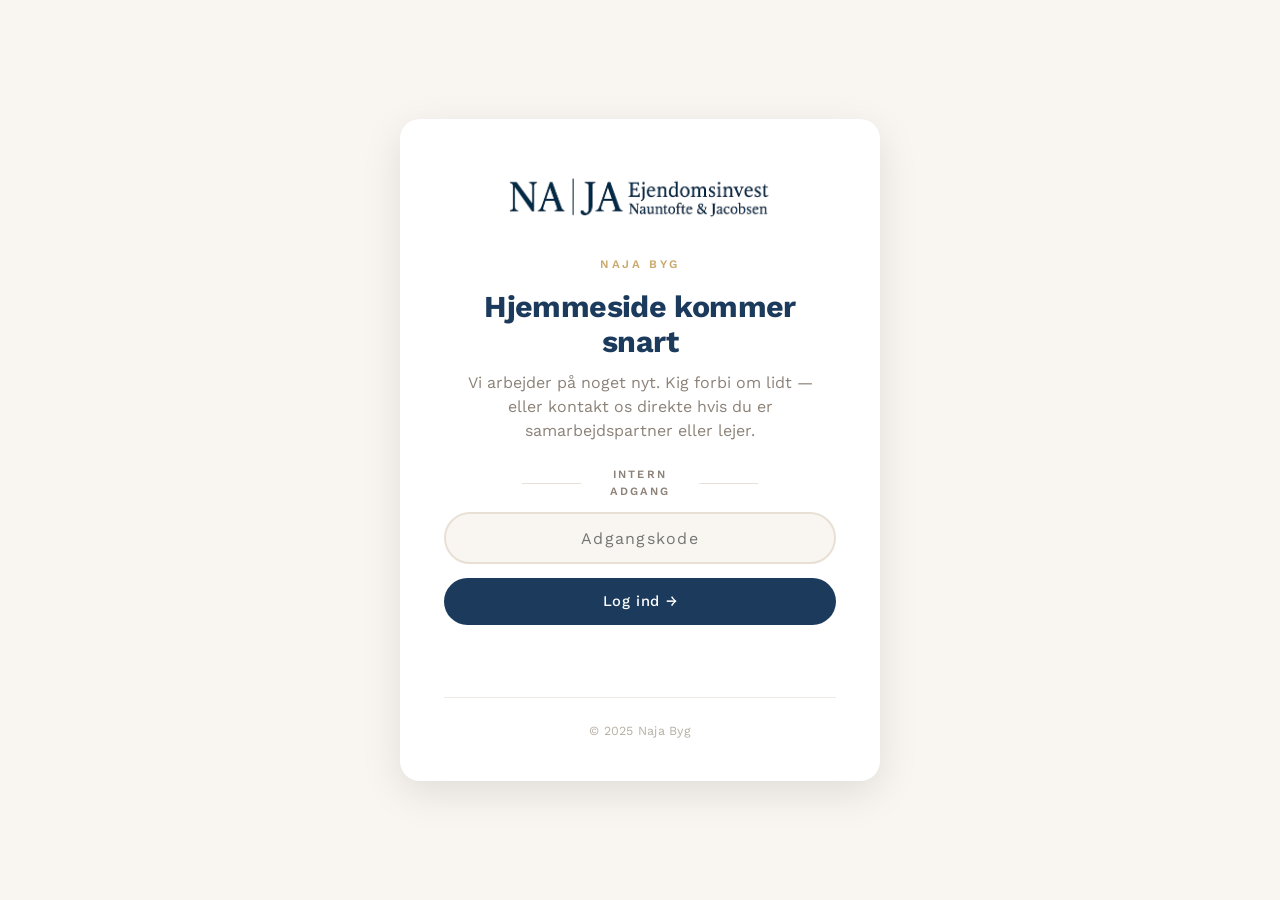
==== index.html @ 598f8b15 "Rebrand til Naja Byg + gate med "Hjemmeside kommer snart" - Alle brugervendte referencer til NAJA Ej" ====
<!DOCTYPE html>
<html lang="da">
<head>
    <meta charset="UTF-8">
    <meta name="viewport" content="width=device-width, initial-scale=1.0">
    <meta name="robots" content="noindex, nofollow">
    <meta name="googlebot" content="noindex, nofollow">
    <meta name="description" content="Naja Byg — Nauntofte & Jacobsen. Professionel ejendomsinvestering med fokus på kvalitet og langsigtet værdiskabelse i Aarhus.">
    <title>Naja Byg — Nauntofte & Jacobsen</title>

    <link rel="preconnect" href="https://fonts.googleapis.com">
    <link rel="preconnect" href="https://fonts.gstatic.com" crossorigin>
    <link href="https://fonts.googleapis.com/css2?family=Work+Sans:wght@300;400;500;600;700&display=swap" rel="stylesheet">

    <link rel="stylesheet" href="style.css">
</head>
<body>

    <!-- Navbar -->
    <header class="navbar" id="navbar">
        <div class="navbar-inner">
            <a href="#hero" class="navbar-logo">
                <img src="assets/naja-logo-horizontal.png" alt="Naja Byg" />
            </a>
            <button class="hamburger" id="hamburger" aria-label="Åbn menu" aria-expanded="false">
                <span></span><span></span><span></span>
            </button>
            <nav class="nav-links" id="navLinks">
                <a href="#om">Om os</a>
                <a href="#projekter">Projekter</a>
                <a href="#kontakt">Kontakt</a>
            </nav>
        </div>
    </header>

    <!-- Hero -->
    <section id="hero" class="hero">
        <!-- Karrusel — afgrænset blok øverst -->
        <div class="hero-carousel" id="heroCarousel">
            <div class="hero-slide active" style="background-image: url('assets/billeder/Skovvangsvej/Hero billeder/IMG_6434 copy.jpeg'); background-position: center;"></div>
            <div class="hero-slide" style="background-image: url('assets/billeder/Skovvangsvej/Hero billeder/IMG_6435 copy.jpeg'); background-position: center;"></div>
            <div class="hero-slide" style="background-image: url('assets/billeder/Skovvangsvej/Hero billeder/IMG_6446 copy.jpeg'); background-position: center;"></div>
            <!-- Logo placeret i bunden af hero-billedet -->
            <div class="hero-logo-wrap">
                <img src="assets/naja-logo.png" alt="Naja Byg" class="hero-logo" />
            </div>
            <!-- Progresslinje -->
            <div class="hero-progress">
                <div class="hero-progress-bar" id="heroProgressBar"></div>
            </div>
        </div>

        <!-- Tekst nedenunder billederne -->
        <div class="hero-inner">
            <p class="tagline">Vi skaber varig værdi gennem ansvarlig ejendomsinvestering</p>
            <a href="#projekter" class="btn-primary">Se vores projekter</a>
        </div>
    </section>

    <!-- Om Naja Byg -->
    <section id="om" class="section section-sand">
        <div class="container">
            <h2 class="section-title">Om Naja Byg</h2>
            <p class="section-intro">
                Naja Byg er et dansk investeringsselskab grundlagt af Niclas Nauntofte og Frederik Jacobsen.
                Vi investerer i ejendomme med fokus på kvalitet, tidløst design og langsigtet værdiskabelse.
            </p>

            <div class="partners-grid">
                <article class="partner-card">
                    <div class="partner-avatar">
                        <img src="assets/billeder/Niclas/83034665_10219400056046551_1889777028895342592_n.jpg"
                             alt="Niclas Nauntofte" loading="lazy"
                             onerror="this.style.display='none'; this.parentElement.classList.add('placeholder'); this.parentElement.setAttribute('data-initials','NN');" />
                    </div>
                    <h3 class="partner-name">Niclas Nauntofte</h3>
                    <p class="partner-title">Partner &amp; Medinvestor</p>
                    <p class="partner-bio">
                        Niclas har solid erfaring inden for ejendomme og investering. Med øje for potentiale
                        og en hands-on tilgang bringer han både forretningsforståelse og praktisk ekspertise
                        ind i Naja Bygs projekter.
                    </p>
                </article>

                <article class="partner-card">
                    <div class="partner-avatar">
                        <img src="assets/billeder/Frederik/IMG_4038.jpeg"
                             alt="Frederik Jacobsen" loading="lazy"
                             onerror="this.style.display='none'; this.parentElement.classList.add('placeholder'); this.parentElement.setAttribute('data-initials','FJ');" />
                    </div>
                    <h3 class="partner-name">Frederik Jacobsen</h3>
                    <p class="partner-title">Partner &amp; Medinvestor</p>
                    <p class="partner-bio">
                        Frederik har baggrund i forretningsudvikling og strategi. Han sikrer at hvert projekt
                        er finansielt velgennemtænkt og skalérbart, med fokus på langsigtet værdiskabelse.
                    </p>
                </article>
            </div>
        </div>
    </section>

    <!-- Projekter -->
    <section id="projekter" class="section">
        <div class="container">
            <h2 class="section-title">Vores projekter</h2>
            <p class="section-intro">Klik på et projekt for at se detaljer, galleri og før/efter.</p>

            <div class="projects-grid">
                <!-- Skovvangsvej -->
                <a href="skovvangsvej.html" class="project-tile">
                    <div class="project-tile-img" style="background-image: url('assets/billeder/Skovvangsvej/Køkken/Efter/IMG_6435.jpeg');"></div>
                    <div class="project-tile-overlay">
                        <div class="project-tile-info">
                            <span class="project-tile-name">Skovvangsvej 167</span>
                            <span class="project-tile-location">Trøjborg · Aarhus N</span>
                        </div>
                        <span class="project-tile-status">Renoveret 2026</span>
                    </div>
                </a>
                <!-- Fremtidige projekter tilføjes her -->
            </div>
        </div>
    </section>

    <!-- Kontakt -->
    <section id="kontakt" class="section section-sand">
        <div class="container">
            <h2 class="section-title">Kontakt os</h2>
            <p class="section-intro">
                Vi hører gerne fra investorer, samarbejdspartnere og lejere.
            </p>
            <ul class="contact-list">
                <li>
                    <span class="contact-icon" aria-hidden="true">✉</span>
                    <a href="mailto:email@naja.dk">email@naja.dk</a>
                </li>
                <li>
                    <span class="contact-icon" aria-hidden="true">☎</span>
                    <a href="tel:+4500000000">+45 XX XX XX XX</a>
                </li>
                <li>
                    <span class="contact-icon" aria-hidden="true">⌖</span>
                    <span>Aarhus, Danmark</span>
                </li>
            </ul>
        </div>
    </section>

    <!-- Footer -->
    <footer class="footer">
        <div class="container footer-inner">
            <img src="assets/naja-logo-horizontal.png" alt="Naja Byg" class="footer-logo" />
            <p class="copyright">© 2025 Naja Byg — Nauntofte &amp; Jacobsen</p>
        </div>
    </footer>

    <script src="script.js"></script>
</body>
</html>
---- style.css ----
/* ==========================================================
   Naja Byg — stylesheet
   Farver: varm skandinavisk palette
   Font: Work Sans (gennemgående)
   ========================================================== */

/* CSS-variabler */
:root {
    --navy: #1B3A5C;
    --navy-dark: #142C46;
    --warm-white: #F9F6F2;
    --light-sand: #E8E0D5;
    --warm-gray: #8C8278;
    --gold: #C9A96E;
    --white: #FFFFFF;
    --shadow-sm: 0 2px 8px rgba(0, 0, 0, 0.05);
    --shadow: 0 4px 20px rgba(0, 0, 0, 0.08);
    --shadow-lg: 0 12px 40px rgba(0, 0, 0, 0.15);
    --radius: 12px;
    --radius-lg: 16px;
    --transition: 0.35s ease;
    --max-width: 1200px;
}

/* Reset & base */
*, *::before, *::after {
    box-sizing: border-box;
    margin: 0;
    padding: 0;
}

html {
    scroll-behavior: smooth;
    scroll-padding-top: 80px;
}

body {
    font-family: 'Work Sans', -apple-system, BlinkMacSystemFont, sans-serif;
    font-weight: 400;
    font-size: 17px;
    line-height: 1.65;
    color: var(--navy);
    background-color: var(--warm-white);
    -webkit-font-smoothing: antialiased;
    -moz-osx-font-smoothing: grayscale;
}

img {
    max-width: 100%;
    height: auto;
    display: block;
}

a {
    color: inherit;
    text-decoration: none;
    transition: color var(--transition);
}

a:hover {
    color: var(--gold);
}

h1, h2, h3 {
    font-family: 'Work Sans', sans-serif;
    font-weight: 600;
    line-height: 1.25;
    letter-spacing: -0.01em;
    color: var(--navy);
}

h2 {
    font-size: clamp(1.75rem, 3.5vw, 2.5rem);
    font-weight: 700;
    letter-spacing: -0.015em;
}

h3 {
    font-size: 1.35rem;
    font-weight: 600;
}

p {
    color: var(--warm-gray);
    line-height: 1.7;
}

.container {
    max-width: var(--max-width);
    margin: 0 auto;
    padding: 0 1.5rem;
}

/* ==========================================================
   Navbar
   ========================================================== */
.navbar {
    position: sticky;
    top: 0;
    left: 0;
    right: 0;
    background-color: var(--white);
    z-index: 100;
    transition: box-shadow var(--transition), background-color var(--transition);
}

.navbar.scrolled {
    box-shadow: var(--shadow);
}

.navbar-inner {
    max-width: var(--max-width);
    margin: 0 auto;
    padding: 1rem 1.5rem;
    display: flex;
    align-items: center;
    justify-content: space-between;
}

.navbar-logo img {
    height: 38px;
    width: auto;
}

.nav-links {
    display: flex;
    gap: 2.5rem;
    align-items: center;
}

.nav-links a {
    font-weight: 500;
    font-size: 0.95rem;
    color: var(--navy);
    position: relative;
    padding: 0.25rem 0;
}

.nav-links a::after {
    content: '';
    position: absolute;
    bottom: -2px;
    left: 0;
    right: 0;
    height: 2px;
    background-color: var(--gold);
    transform: scaleX(0);
    transform-origin: left;
    transition: transform var(--transition);
}

.nav-links a:hover {
    color: var(--navy);
}

.nav-links a:hover::after {
    transform: scaleX(1);
}

/* Hamburger */
.hamburger {
    display: none;
    background: none;
    border: 0;
    cursor: pointer;
    width: 36px;
    height: 36px;
    flex-direction: column;
    justify-content: center;
    align-items: center;
    gap: 5px;
    padding: 0;
}

.hamburger span {
    display: block;
    width: 24px;
    height: 2px;
    background-color: var(--navy);
    transition: transform var(--transition), opacity var(--transition);
}

.hamburger.open span:nth-child(1) {
    transform: translateY(7px) rotate(45deg);
}

.hamburger.open span:nth-child(2) {
    opacity: 0;
}

.hamburger.open span:nth-child(3) {
    transform: translateY(-7px) rotate(-45deg);
}

/* ==========================================================
   Hero
   ========================================================== */
.hero {
    display: flex;
    flex-direction: column;
    background-color: var(--warm-white);
    min-height: calc(100vh - 70px);
}

/* Karrusel — afgrænset billedblok øverst */
.hero-carousel {
    position: relative;
    width: 100%;
    height: 72vh;
    min-height: 420px;
    overflow: hidden;
    flex-shrink: 0;
}

.hero-slide {
    position: absolute;
    inset: 0;
    background-size: cover;
    background-position: center;
    opacity: 0;
    transition: opacity 1.4s ease;
    will-change: opacity;
}

.hero-slide.active {
    opacity: 1;
}

/* Gradient — starter fra nederste 1/3, fader til warm-white */
.hero-carousel::after {
    content: '';
    position: absolute;
    bottom: 0;
    left: 0;
    right: 0;
    height: 40%;
    background: linear-gradient(
        to bottom,
        transparent 0%,
        var(--warm-white) 100%
    );
    pointer-events: none;
    z-index: 1;
}

/* Progresslinje */
.hero-progress {
    position: absolute;
    bottom: 0;
    left: 0;
    right: 0;
    height: 3px;
    background-color: rgba(255, 255, 255, 0.15);
    z-index: 3;
}

.hero-progress-bar {
    height: 100%;
    width: 0%;
    background-color: var(--gold);
    transition: width linear;
}

.hero-progress-bar.animating {
    width: 100%;
}

/* Tekst — sidder lige under gradient-kanten */
.hero-inner {
    text-align: center;
    padding: 2rem 1.5rem 4rem;
    margin-top: -2px;
    background-color: var(--warm-white);
}

/* Logo i bunden af karrusel-billedet */
.hero-logo-wrap {
    position: absolute;
    bottom: 5rem;
    left: 0;
    right: 0;
    z-index: 2;
    display: flex;
    justify-content: center;
}

.hero-logo {
    width: 180px;
    display: block;
}

.tagline {
    font-size: clamp(1.1rem, 2vw, 1.5rem);
    font-weight: 300;
    color: var(--navy);
    line-height: 1.55;
    margin-bottom: 2rem;
    letter-spacing: 0.005em;
}

.btn-primary {
    display: inline-block;
    background-color: var(--navy);
    color: var(--white);
    padding: 0.95rem 2.4rem;
    border-radius: 999px;
    font-weight: 500;
    font-size: 0.95rem;
    letter-spacing: 0.03em;
    transition: background-color var(--transition), transform var(--transition), box-shadow var(--transition);
    box-shadow: var(--shadow-sm);
}

.btn-primary:hover {
    background-color: var(--gold);
    color: var(--white);
    transform: translateY(-2px);
    box-shadow: var(--shadow);
}

/* ==========================================================
   Sektioner generelt
   ========================================================== */
.section {
    padding: 6rem 0;
}

.section-sand {
    background-color: var(--light-sand);
}

.section-title {
    text-align: center;
    margin-bottom: 1rem;
}

.section-title::after {
    content: '';
    display: block;
    width: 56px;
    height: 2px;
    background-color: var(--gold);
    margin: 1rem auto 0;
}

.section-subtitle {
    text-align: center;
    font-size: 1.1rem;
    color: var(--warm-gray);
    margin-bottom: 3rem;
    font-weight: 400;
}

.section-intro {
    text-align: center;
    max-width: 700px;
    margin: 0 auto 3.5rem;
    font-size: 1.05rem;
    color: var(--warm-gray);
}

/* ==========================================================
   Om — partner-kort
   ========================================================== */
.partners-grid {
    display: grid;
    grid-template-columns: repeat(2, 1fr);
    gap: 2rem;
    max-width: 900px;
    margin: 0 auto;
}

.partner-card {
    background-color: var(--white);
    border-radius: var(--radius-lg);
    padding: 2.5rem 2rem;
    text-align: center;
    box-shadow: var(--shadow);
    transition: transform var(--transition), box-shadow var(--transition);
}

.partner-card:hover {
    transform: translateY(-4px);
    box-shadow: var(--shadow-lg);
}

.partner-avatar {
    width: 140px;
    height: 140px;
    border-radius: 50%;
    margin: 0 auto 1.5rem;
    overflow: hidden;
    background-color: var(--light-sand);
    display: flex;
    align-items: center;
    justify-content: center;
    position: relative;
    border: 3px solid var(--white);
    box-shadow: 0 0 0 1px var(--light-sand);
}

.partner-avatar img {
    width: 100%;
    height: 100%;
    object-fit: cover;
}

.partner-avatar.placeholder::before {
    content: attr(data-initials);
    font-family: 'Work Sans', sans-serif;
    font-size: 2.2rem;
    font-weight: 600;
    color: var(--navy);
    letter-spacing: 0.05em;
}

.partner-name {
    margin-bottom: 0.25rem;
}

.partner-title {
    color: var(--gold);
    font-size: 0.9rem;
    font-weight: 500;
    letter-spacing: 0.05em;
    text-transform: uppercase;
    margin-bottom: 1rem;
}

.partner-bio {
    font-size: 0.98rem;
    color: var(--warm-gray);
}

/* ==========================================================
   Projekter — tile-grid (index.html)
   ========================================================== */
.projects-grid {
    display: grid;
    grid-template-columns: repeat(auto-fill, minmax(340px, 1fr));
    gap: 2rem;
}

.project-tile {
    position: relative;
    border-radius: var(--radius-lg);
    overflow: hidden;
    aspect-ratio: 4 / 3;
    display: block;
    box-shadow: var(--shadow);
    transition: transform var(--transition), box-shadow var(--transition);
}

.project-tile:hover {
    transform: translateY(-6px);
    box-shadow: var(--shadow-lg);
}

.project-tile-img {
    position: absolute;
    inset: 0;
    background-size: cover;
    background-position: center;
    transition: transform 0.6s ease;
}

.project-tile:hover .project-tile-img {
    transform: scale(1.05);
}

.project-tile-overlay {
    position: absolute;
    inset: 0;
    background: linear-gradient(to top, rgba(27,58,92,0.85) 0%, rgba(27,58,92,0.2) 55%, transparent 100%);
    display: flex;
    flex-direction: column;
    justify-content: flex-end;
    padding: 1.75rem;
    color: var(--white);
}

.project-tile-info {
    display: flex;
    flex-direction: column;
    gap: 0.2rem;
    margin-bottom: 0.75rem;
}

.project-tile-name {
    font-size: 1.4rem;
    font-weight: 600;
    letter-spacing: -0.01em;
}

.project-tile-location {
    font-size: 0.95rem;
    opacity: 0.85;
    font-weight: 400;
}

.project-tile-status {
    display: inline-block;
    background-color: var(--gold);
    color: var(--white);
    padding: 0.3rem 0.85rem;
    border-radius: 999px;
    font-size: 0.78rem;
    font-weight: 500;
    letter-spacing: 0.04em;
    align-self: flex-start;
}

/* ==========================================================
   Projekter — galleri (skovvangsvej.html tab-galleri)
   ========================================================== */
.gallery {
    display: grid;
    grid-template-columns: repeat(3, 1fr);
    gap: 1.25rem;
    margin-bottom: 3.5rem;
}

.gallery-item {
    position: relative;
    aspect-ratio: 4 / 3;
    border-radius: var(--radius);
    overflow: hidden;
    cursor: pointer;
    background-color: var(--light-sand);
    box-shadow: var(--shadow-sm);
    transition: transform var(--transition), box-shadow var(--transition);
}

.gallery-item:hover {
    transform: translateY(-3px);
    box-shadow: var(--shadow);
}

.gallery-item img {
    width: 100%;
    height: 100%;
    object-fit: cover;
    transition: transform 0.6s ease;
}

.gallery-item:hover img {
    transform: scale(1.04);
}

.gallery-item-badge {
    position: absolute;
    bottom: 0.75rem;
    left: 0.75rem;
    background-color: rgba(27, 58, 92, 0.92);
    color: var(--white);
    padding: 0.35rem 0.75rem;
    border-radius: 999px;
    font-size: 0.75rem;
    font-weight: 500;
    letter-spacing: 0.05em;
    text-transform: uppercase;
    backdrop-filter: blur(4px);
}

.gallery-item-label {
    position: absolute;
    bottom: 0.75rem;
    right: 0.75rem;
    background-color: rgba(255, 255, 255, 0.95);
    color: var(--navy);
    padding: 0.35rem 0.75rem;
    border-radius: 999px;
    font-size: 0.75rem;
    font-weight: 500;
}

.gallery-empty {
    grid-column: 1 / -1;
    text-align: center;
    padding: 4rem 2rem;
    background-color: var(--light-sand);
    border-radius: var(--radius);
    color: var(--warm-gray);
    font-style: italic;
}

/* Projektbeskrivelse */
.project-description {
    max-width: 760px;
    margin: 0 auto 3.5rem;
    padding: 0 1rem;
}

.project-description p {
    font-size: 1.05rem;
    color: var(--warm-gray);
    text-align: center;
    line-height: 1.8;
}

/* Google Maps */
.map-wrapper {
    border-radius: var(--radius);
    overflow: hidden;
    box-shadow: var(--shadow);
}

.map-wrapper iframe {
    display: block;
    width: 100%;
    height: 400px;
    border: 0;
}

/* ==========================================================
   Projektside — hero
   ========================================================== */
.project-page-hero {
    position: relative;
    height: 55vh;
    min-height: 340px;
    background-size: cover;
    background-position: center;
    display: flex;
    align-items: flex-end;
}

.project-page-hero-overlay {
    position: absolute;
    inset: 0;
    background: linear-gradient(to top, rgba(20,44,70,0.88) 0%, rgba(20,44,70,0.35) 60%, transparent 100%);
}

.project-page-hero-content {
    position: relative;
    z-index: 1;
    width: 100%;
    max-width: var(--max-width);
    margin: 0 auto;
    padding: 2.5rem 1.5rem;
    display: flex;
    flex-direction: column;
    gap: 0.5rem;
}

.project-back-link {
    display: inline-flex;
    align-items: center;
    gap: 0.4rem;
    color: rgba(255,255,255,0.8);
    font-size: 0.88rem;
    font-weight: 500;
    letter-spacing: 0.03em;
    text-transform: uppercase;
    margin-bottom: 0.5rem;
    transition: color var(--transition);
}

.project-back-link:hover {
    color: var(--white);
}

.project-page-title {
    font-size: clamp(2rem, 5vw, 3.2rem);
    font-weight: 700;
    color: var(--white);
    letter-spacing: -0.02em;
}

.project-page-subtitle {
    color: rgba(255,255,255,0.75);
    font-size: 1.05rem;
    font-weight: 400;
}

/* ==========================================================
   Projektside — overblik (beskrivelse + plantegning)
   ========================================================== */
.project-overview {
    display: grid;
    grid-template-columns: 1fr 1fr;
    gap: 4rem;
    align-items: start;
}

.project-info-title {
    font-size: clamp(1.5rem, 3vw, 2rem);
    margin-bottom: 1.75rem;
}

.project-stats {
    display: flex;
    flex-direction: column;
    gap: 0.85rem;
    margin-bottom: 2rem;
    padding-bottom: 2rem;
    border-bottom: 1px solid var(--light-sand);
}

.project-stat {
    display: flex;
    gap: 1rem;
    align-items: baseline;
}

.stat-label {
    font-size: 0.82rem;
    font-weight: 600;
    text-transform: uppercase;
    letter-spacing: 0.07em;
    color: var(--gold);
    min-width: 100px;
    flex-shrink: 0;
}

.stat-value {
    font-size: 1rem;
    color: var(--navy);
    font-weight: 400;
}

.project-desc-text {
    font-size: 1.05rem;
    line-height: 1.8;
    color: var(--warm-gray);
}

.project-floorplan {
    position: sticky;
    top: 6rem;
    text-align: center;
}

.project-floorplan img {
    width: 100%;
    border-radius: var(--radius);
    box-shadow: var(--shadow);
    background-color: var(--white);
}

.floorplan-caption {
    margin-top: 0.75rem;
    font-size: 0.85rem;
    color: var(--warm-gray);
    text-align: center;
}

/* ==========================================================
   Projektside — tab-galleri
   ========================================================== */
.gallery-tabs {
    display: flex;
    gap: 0.5rem;
    margin-bottom: 2.5rem;
    justify-content: center;
    flex-wrap: wrap;
}

.gallery-tab {
    background: none;
    border: 2px solid var(--light-sand);
    color: var(--warm-gray);
    padding: 0.6rem 1.4rem;
    border-radius: 999px;
    font-family: 'Work Sans', sans-serif;
    font-size: 0.9rem;
    font-weight: 500;
    cursor: pointer;
    transition: border-color var(--transition), background-color var(--transition), color var(--transition);
}

.gallery-tab:hover {
    border-color: var(--navy);
    color: var(--navy);
}

.gallery-tab.active {
    background-color: var(--navy);
    border-color: var(--navy);
    color: var(--white);
}

.gallery-panel {
    display: none;
}

.gallery-panel.active {
    display: grid;
    grid-template-columns: repeat(3, 1fr);
    gap: 1.25rem;
}

/* ==========================================================
   Projektside — rum for rum (inline sliders)
   ========================================================== */
.room-sliders-grid {
    display: grid;
    grid-template-columns: repeat(2, 1fr);
    gap: 2.5rem;
}

.room-slider-wrap {
    display: flex;
    flex-direction: column;
    gap: 0.75rem;
}

.room-slider-label {
    font-size: 1.1rem;
    font-weight: 600;
    color: var(--navy);
}

/* Inline slider — samme teknik som lightbox-sliders */
.inline-ba-slider {
    position: relative;
    width: 100%;
    aspect-ratio: 4 / 3;
    overflow: hidden;
    border-radius: var(--radius);
    user-select: none;
    cursor: ew-resize;
    box-shadow: var(--shadow);
    background-color: var(--light-sand);
}

.inline-ba-slider img {
    position: absolute;
    inset: 0;
    width: 100%;
    height: 100%;
    object-fit: cover;
    pointer-events: none;
}

.iba-before {
    clip-path: inset(0 50% 0 0);
    z-index: 2;
}

.iba-handle {
    position: absolute;
    top: 0;
    bottom: 0;
    left: 50%;
    width: 4px;
    background-color: var(--white);
    transform: translateX(-50%);
    cursor: ew-resize;
    z-index: 3;
    box-shadow: 0 0 12px rgba(0,0,0,0.4);
}

.iba-handle-circle {
    position: absolute;
    top: 50%;
    left: 50%;
    transform: translate(-50%, -50%);
    width: 40px;
    height: 40px;
    border-radius: 50%;
    background-color: var(--white);
    color: var(--navy);
    display: flex;
    align-items: center;
    justify-content: center;
    font-size: 1rem;
    font-weight: 600;
    box-shadow: 0 4px 12px rgba(0,0,0,0.25);
}

.iba-label {
    position: absolute;
    top: 0.85rem;
    background-color: rgba(0,0,0,0.6);
    color: var(--white);
    padding: 0.3rem 0.75rem;
    border-radius: 999px;
    font-size: 0.72rem;
    font-weight: 600;
    text-transform: uppercase;
    letter-spacing: 0.08em;
    z-index: 4;
    backdrop-filter: blur(4px);
}

.iba-label-before { left: 0.85rem; }
.iba-label-after  { right: 0.85rem; }

/* ==========================================================
   Lightbox — enkeltbillede (skovvangsvej)
   ========================================================== */
.lightbox-img {
    width: 100%;
    max-height: 82vh;
    object-fit: contain;
    border-radius: var(--radius);
    display: block;
}

/* ==========================================================
   Kontakt
   ========================================================== */
.contact-list {
    list-style: none;
    display: flex;
    flex-direction: column;
    align-items: center;
    gap: 1.25rem;
    max-width: 400px;
    margin: 0 auto;
}

.contact-list li {
    display: flex;
    align-items: center;
    gap: 1rem;
    font-size: 1.05rem;
    color: var(--navy);
}

.contact-icon {
    width: 42px;
    height: 42px;
    border-radius: 50%;
    background-color: var(--white);
    box-shadow: var(--shadow-sm);
    display: flex;
    align-items: center;
    justify-content: center;
    color: var(--gold);
    font-size: 1.1rem;
    flex-shrink: 0;
}

/* ==========================================================
   Footer
   ========================================================== */
.footer {
    background-color: var(--navy);
    color: var(--white);
    padding: 2.5rem 0;
}

.footer-inner {
    display: flex;
    flex-direction: column;
    align-items: center;
    gap: 1.25rem;
}

.footer-logo {
    height: 32px;
    width: auto;
    filter: brightness(0) invert(1);
    opacity: 0.85;
}

.copyright {
    color: rgba(255, 255, 255, 0.65);
    font-size: 0.875rem;
    text-align: center;
}

/* ==========================================================
   Lightbox + før/efter-slider
   ========================================================== */
.lightbox {
    position: fixed;
    inset: 0;
    background-color: rgba(0, 0, 0, 0.9);
    z-index: 1000;
    display: none;
    align-items: center;
    justify-content: center;
    padding: 2rem;
}

.lightbox.open {
    display: flex;
}

.lightbox-inner {
    width: 100%;
    max-width: 1100px;
    display: flex;
    flex-direction: column;
    align-items: center;
    gap: 1rem;
}

.ba-slider {
    position: relative;
    width: 100%;
    max-height: 80vh;
    aspect-ratio: 3 / 2;
    overflow: hidden;
    border-radius: var(--radius);
    user-select: none;
    background-color: #000;
}

.ba-slider img {
    position: absolute;
    inset: 0;
    width: 100%;
    height: 100%;
    object-fit: contain;
    pointer-events: none;
    background-color: #000;
}

.ba-before {
    clip-path: inset(0 50% 0 0);
    z-index: 2;
}

.ba-handle {
    position: absolute;
    top: 0;
    bottom: 0;
    left: 50%;
    width: 4px;
    background-color: var(--white);
    transform: translateX(-50%);
    cursor: ew-resize;
    z-index: 3;
    box-shadow: 0 0 12px rgba(0, 0, 0, 0.5);
}

.ba-handle-circle {
    position: absolute;
    top: 50%;
    left: 50%;
    transform: translate(-50%, -50%);
    width: 44px;
    height: 44px;
    border-radius: 50%;
    background-color: var(--white);
    color: var(--navy);
    display: flex;
    align-items: center;
    justify-content: center;
    font-size: 1.1rem;
    box-shadow: 0 4px 12px rgba(0, 0, 0, 0.3);
    font-weight: 600;
}

.ba-label {
    position: absolute;
    top: 1rem;
    background-color: rgba(0, 0, 0, 0.65);
    color: var(--white);
    padding: 0.35rem 0.85rem;
    border-radius: 999px;
    font-size: 0.78rem;
    font-weight: 500;
    text-transform: uppercase;
    letter-spacing: 0.08em;
    z-index: 2;
    backdrop-filter: blur(4px);
}

.ba-label-before { left: 1rem; }
.ba-label-after { right: 1rem; }

.lightbox-caption {
    color: var(--white);
    font-size: 1rem;
    text-align: center;
    opacity: 0.85;
}

.lightbox-close,
.lightbox-nav {
    position: absolute;
    background: rgba(255, 255, 255, 0.12);
    color: var(--white);
    border: 0;
    width: 48px;
    height: 48px;
    border-radius: 50%;
    cursor: pointer;
    font-size: 1.6rem;
    line-height: 1;
    display: flex;
    align-items: center;
    justify-content: center;
    transition: background-color var(--transition);
    z-index: 1001;
}

.lightbox-close:hover,
.lightbox-nav:hover {
    background-color: rgba(255, 255, 255, 0.25);
}

.lightbox-close {
    top: 1.5rem;
    right: 1.5rem;
    font-size: 1.8rem;
}

.lightbox-prev {
    left: 1.5rem;
    top: 50%;
    transform: translateY(-50%);
}

.lightbox-next {
    right: 1.5rem;
    top: 50%;
    transform: translateY(-50%);
}

/* ==========================================================
   Responsive — tablet
   ========================================================== */
@media (max-width: 1024px) {
    .gallery {
        grid-template-columns: repeat(2, 1fr);
    }

    .gallery-panel.active {
        grid-template-columns: repeat(2, 1fr);
    }

    .project-overview {
        grid-template-columns: 1fr;
        gap: 2.5rem;
    }

    .project-floorplan {
        position: static;
        max-width: 500px;
        margin: 0 auto;
    }

    .section {
        padding: 4.5rem 0;
    }
}

/* ==========================================================
   Responsive — mobil
   ========================================================== */
@media (max-width: 768px) {
    body {
        font-size: 16px;
    }

    .hamburger {
        display: flex;
    }

    .nav-links {
        position: absolute;
        top: 100%;
        left: 0;
        right: 0;
        background-color: var(--white);
        flex-direction: column;
        gap: 0;
        padding: 0;
        max-height: 0;
        overflow: hidden;
        transition: max-height var(--transition);
        box-shadow: var(--shadow);
    }

    .nav-links.open {
        max-height: 300px;
    }

    .nav-links a {
        display: block;
        padding: 1rem 1.5rem;
        width: 100%;
        text-align: center;
        border-bottom: 1px solid var(--light-sand);
    }

    .nav-links a::after {
        display: none;
    }

    .hero {
        min-height: calc(100vh - 64px);
        padding: 3rem 1.5rem;
    }

    .hero-logo {
        max-width: 200px;
    }

    .partners-grid {
        grid-template-columns: 1fr;
        gap: 1.5rem;
    }

    .gallery {
        grid-template-columns: 1fr;
    }

    .projects-grid {
        grid-template-columns: 1fr;
    }

    .gallery-panel.active {
        grid-template-columns: 1fr;
    }

    .room-sliders-grid {
        grid-template-columns: 1fr;
        gap: 2rem;
    }

    .project-page-hero {
        height: 45vh;
        min-height: 280px;
    }

    .project-stat {
        flex-direction: column;
        gap: 0.15rem;
    }

    .stat-label {
        min-width: unset;
    }

    .map-wrapper iframe {
        height: 300px;
    }

    .section {
        padding: 3.5rem 0;
    }

    .lightbox {
        padding: 1rem;
    }

    .lightbox-close {
        top: 0.75rem;
        right: 0.75rem;
        width: 40px;
        height: 40px;
    }

    .lightbox-prev { left: 0.5rem; }
    .lightbox-next { right: 0.5rem; }

    .lightbox-prev,
    .lightbox-next {
        width: 40px;
        height: 40px;
    }

    .ba-handle-circle {
        width: 36px;
        height: 36px;
        font-size: 0.95rem;
    }
}

/* ==========================================================
   INTERN SIDE — Projektdashboard & beregner
   ========================================================== */

.intern-body {
    background-color: var(--warm-white);
}

/* Intern hero */
.intern-hero {
    padding: 6rem 0 3rem;
    background: linear-gradient(180deg, var(--light-sand) 0%, var(--warm-white) 100%);
    text-align: center;
}

.intern-eyebrow {
    display: inline-block;
    font-size: 0.78rem;
    font-weight: 600;
    letter-spacing: 0.18em;
    text-transform: uppercase;
    color: var(--gold);
    margin-bottom: 1rem;
}

.intern-title {
    font-size: clamp(2.25rem, 5vw, 3.5rem);
    font-weight: 700;
    letter-spacing: -0.025em;
    margin-bottom: 1rem;
}

.intern-lede {
    max-width: 640px;
    margin: 0 auto;
    font-size: 1.1rem;
    color: var(--warm-gray);
}

.intern-section-head {
    text-align: center;
    margin-bottom: 3rem;
}

.intern-section-head h2 {
    margin-bottom: 0.5rem;
}

.intern-section-head p {
    font-size: 1.05rem;
}

/* Projekt-stak */
.projects-stack {
    display: flex;
    flex-direction: column;
    gap: 2rem;
}

.loading-state {
    text-align: center;
    padding: 3rem;
    color: var(--warm-gray);
    font-style: italic;
}

/* Projektkort */
.project-card {
    background: var(--white);
    border-radius: var(--radius-lg);
    box-shadow: var(--shadow);
    overflow: hidden;
    transition: box-shadow var(--transition);
}

.project-card:hover {
    box-shadow: var(--shadow-lg);
}

.project-card-header {
    display: grid;
    grid-template-columns: 1fr auto auto;
    gap: 1.5rem;
    align-items: center;
    padding: 1.75rem 2rem;
    cursor: pointer;
    border-bottom: 1px solid transparent;
    transition: border-color var(--transition), background-color var(--transition);
    user-select: none;
}

.project-card-header:hover {
    background-color: rgba(201, 169, 110, 0.04);
}

.project-card.open .project-card-header {
    border-bottom-color: rgba(0, 0, 0, 0.06);
}

.project-card-title {
    font-size: 1.5rem;
    font-weight: 600;
    margin-bottom: 0.3rem;
}

.project-card-meta {
    color: var(--warm-gray);
    font-size: 0.95rem;
}

.project-card-status {
    display: inline-flex;
    align-items: center;
    gap: 0.45rem;
    padding: 0.4rem 0.95rem;
    background: var(--light-sand);
    color: var(--navy);
    border-radius: 999px;
    font-size: 0.8rem;
    font-weight: 600;
    letter-spacing: 0.06em;
    text-transform: uppercase;
}

.project-card-status::before {
    content: '';
    width: 7px;
    height: 7px;
    border-radius: 50%;
    background: var(--gold);
}

.project-card-toggle {
    display: flex;
    align-items: center;
    justify-content: center;
    width: 36px;
    height: 36px;
    border-radius: 50%;
    background: var(--warm-white);
    color: var(--navy);
    font-size: 1.05rem;
    transition: transform var(--transition), background-color var(--transition);
}

.project-card.open .project-card-toggle {
    transform: rotate(180deg);
    background: var(--gold);
    color: var(--white);
}

.project-card-body {
    max-height: 0;
    overflow: hidden;
    transition: max-height 0.5s ease;
}

.project-card.open .project-card-body {
    max-height: 4000px;
}

.project-card-inner {
    padding: 2rem;
}

/* KPI-grid */
.kpi-grid {
    display: grid;
    grid-template-columns: repeat(auto-fit, minmax(170px, 1fr));
    gap: 1rem;
    margin-bottom: 2.5rem;
}

.kpi-card {
    background: var(--warm-white);
    border-radius: var(--radius);
    padding: 1.25rem 1.4rem;
    border: 1px solid rgba(27, 58, 92, 0.06);
}

.kpi-label {
    display: block;
    font-size: 0.72rem;
    font-weight: 600;
    letter-spacing: 0.14em;
    text-transform: uppercase;
    color: var(--warm-gray);
    margin-bottom: 0.5rem;
}

.kpi-value {
    display: block;
    font-size: 1.55rem;
    font-weight: 700;
    color: var(--navy);
    line-height: 1.1;
    letter-spacing: -0.015em;
}

.kpi-sub {
    display: block;
    font-size: 0.8rem;
    color: var(--warm-gray);
    margin-top: 0.3rem;
}

.kpi-value.positive {
    color: #2C7A4B;
}

.kpi-value.negative {
    color: #B23A3A;
}

/* Omkostnings-sektion */
.cost-section {
    display: grid;
    grid-template-columns: 280px 1fr;
    gap: 2.5rem;
    align-items: start;
}

.cost-section h3 {
    grid-column: 1 / -1;
    margin-bottom: 0.5rem;
    font-size: 1.15rem;
    font-weight: 600;
    letter-spacing: -0.005em;
}

/* Donut chart */
.donut-wrap {
    display: flex;
    flex-direction: column;
    align-items: center;
    gap: 1rem;
}

.donut-chart {
    width: 240px;
    height: 240px;
    display: block;
}

.donut-segment {
    fill: none;
    stroke-width: 22;
    transition: stroke-width 0.2s ease, opacity 0.2s ease;
    cursor: pointer;
    transform-origin: center;
}

.donut-segment:hover {
    stroke-width: 28;
}

.donut-segment.dim {
    opacity: 0.35;
}

.donut-center-total {
    fill: var(--navy);
    font-size: 1.05rem;
    font-weight: 700;
    text-anchor: middle;
    dominant-baseline: middle;
}

.donut-center-label {
    fill: var(--warm-gray);
    font-size: 0.55rem;
    font-weight: 600;
    letter-spacing: 0.12em;
    text-transform: uppercase;
    text-anchor: middle;
    dominant-baseline: middle;
}

/* Kategori-tabel */
.cost-table {
    width: 100%;
    border-collapse: collapse;
}

.cost-table thead th {
    text-align: left;
    font-size: 0.7rem;
    font-weight: 600;
    letter-spacing: 0.14em;
    text-transform: uppercase;
    color: var(--warm-gray);
    padding: 0.5rem 0.85rem;
    border-bottom: 1px solid rgba(27, 58, 92, 0.08);
}

.cost-table thead th.num {
    text-align: right;
}

.cost-row {
    cursor: pointer;
    transition: background-color 0.2s ease;
}

.cost-row td {
    padding: 0.85rem;
    border-bottom: 1px solid rgba(27, 58, 92, 0.04);
    vertical-align: middle;
}

.cost-row:hover {
    background-color: rgba(201, 169, 110, 0.06);
}

.cost-row td.num {
    text-align: right;
    font-weight: 600;
    color: var(--navy);
    font-variant-numeric: tabular-nums;
}

.cost-row td.arrow {
    text-align: right;
    color: var(--warm-gray);
    font-size: 0.95rem;
    width: 30px;
}

.cost-color-dot {
    display: inline-block;
    width: 10px;
    height: 10px;
    border-radius: 50%;
    margin-right: 0.6rem;
    vertical-align: middle;
}

.cost-type-tag {
    display: inline-block;
    margin-left: 0.5rem;
    padding: 0.15rem 0.5rem;
    background: var(--warm-white);
    border-radius: 4px;
    font-size: 0.7rem;
    font-weight: 600;
    color: var(--warm-gray);
    letter-spacing: 0.05em;
    text-transform: uppercase;
}

.cost-row:last-child td {
    border-bottom: none;
}

.cost-table tfoot td {
    padding: 1rem 0.85rem;
    border-top: 2px solid rgba(27, 58, 92, 0.12);
    font-weight: 700;
    color: var(--navy);
}

.cost-table tfoot td.num {
    text-align: right;
    font-variant-numeric: tabular-nums;
}

/* Drilldown modal */
.drilldown-modal {
    position: fixed;
    inset: 0;
    z-index: 1000;
    display: flex;
    align-items: center;
    justify-content: center;
    padding: 2rem 1rem;
    animation: fadeIn 0.25s ease;
}

.drilldown-modal[hidden] {
    display: none;
}

@keyframes fadeIn {
    from { opacity: 0; }
    to { opacity: 1; }
}

.drilldown-backdrop {
    position: absolute;
    inset: 0;
    background: rgba(20, 44, 70, 0.55);
    backdrop-filter: blur(4px);
    -webkit-backdrop-filter: blur(4px);
}

.drilldown-panel {
    position: relative;
    background: var(--white);
    border-radius: var(--radius-lg);
    box-shadow: var(--shadow-lg);
    max-width: 800px;
    width: 100%;
    max-height: 85vh;
    display: flex;
    flex-direction: column;
    overflow: hidden;
    animation: slideUp 0.3s ease;
}

@keyframes slideUp {
    from { transform: translateY(20px); opacity: 0; }
    to   { transform: translateY(0); opacity: 1; }
}

.drilldown-header {
    display: flex;
    justify-content: space-between;
    align-items: center;
    padding: 1.5rem 2rem 1rem;
    border-bottom: 1px solid rgba(0,0,0,0.05);
}

.drilldown-eyebrow {
    display: block;
    font-size: 0.7rem;
    font-weight: 600;
    letter-spacing: 0.18em;
    text-transform: uppercase;
    color: var(--gold);
    margin-bottom: 0.25rem;
}

.drilldown-header h3 {
    font-size: 1.4rem;
}

.drilldown-close {
    width: 36px;
    height: 36px;
    border-radius: 50%;
    background: var(--warm-white);
    border: none;
    color: var(--navy);
    font-size: 1.3rem;
    cursor: pointer;
    transition: background-color var(--transition);
}

.drilldown-close:hover {
    background: var(--gold);
    color: var(--white);
}

.drilldown-summary {
    display: flex;
    align-items: baseline;
    gap: 0.6rem;
    padding: 1rem 2rem;
    background: var(--warm-white);
    border-bottom: 1px solid rgba(0,0,0,0.05);
}

.drilldown-summary span {
    color: var(--warm-gray);
    font-size: 0.9rem;
}

.drilldown-summary strong {
    color: var(--navy);
    font-size: 1.3rem;
    font-weight: 700;
}

.drilldown-count {
    margin-left: auto;
    font-size: 0.85rem !important;
}

.drilldown-table-wrap {
    overflow-y: auto;
    padding: 0 2rem 1.5rem;
    flex: 1;
}

.drilldown-table {
    width: 100%;
    border-collapse: collapse;
}

.drilldown-table thead th {
    position: sticky;
    top: 0;
    background: var(--white);
    text-align: left;
    font-size: 0.7rem;
    font-weight: 600;
    letter-spacing: 0.14em;
    text-transform: uppercase;
    color: var(--warm-gray);
    padding: 1rem 0.5rem;
    border-bottom: 1px solid rgba(0,0,0,0.08);
}

.drilldown-table thead th.num {
    text-align: right;
}

.drilldown-table tbody td {
    padding: 0.75rem 0.5rem;
    border-bottom: 1px solid rgba(0,0,0,0.04);
    font-size: 0.93rem;
}

.drilldown-table tbody td.dato {
    color: var(--warm-gray);
    white-space: nowrap;
    font-variant-numeric: tabular-nums;
}

.drilldown-table tbody td.beløb {
    text-align: right;
    font-weight: 600;
    font-variant-numeric: tabular-nums;
    white-space: nowrap;
}

.drilldown-table tbody td.produkt {
    color: var(--navy);
}

.drilldown-table tbody td.leverandør {
    color: var(--warm-gray);
}

/* Beregner */
.calc-grid {
    display: grid;
    grid-template-columns: 1fr 1fr;
    gap: 2.5rem;
    align-items: start;
}

.calc-inputs,
.calc-output {
    background: var(--white);
    border-radius: var(--radius-lg);
    padding: 2rem;
    box-shadow: var(--shadow);
}

.calc-row {
    display: flex;
    flex-direction: column;
    margin-bottom: 1.25rem;
}

.calc-row label {
    font-size: 0.78rem;
    font-weight: 600;
    letter-spacing: 0.1em;
    text-transform: uppercase;
    color: var(--warm-gray);
    margin-bottom: 0.5rem;
    display: flex;
    justify-content: space-between;
    align-items: baseline;
    gap: 1rem;
}

.stand-value-label {
    font-size: 0.85rem;
    text-transform: none;
    letter-spacing: 0;
    color: var(--navy);
    font-weight: 500;
}

.stand-value-label #standValue {
    font-weight: 700;
    color: var(--gold);
}

.calc-inputs input[type="text"],
.calc-inputs input[type="number"] {
    font-family: inherit;
    font-size: 1rem;
    padding: 0.7rem 0.95rem;
    border: 1px solid rgba(27, 58, 92, 0.15);
    border-radius: var(--radius);
    background: var(--warm-white);
    color: var(--navy);
    transition: border-color var(--transition), background-color var(--transition);
    width: 100%;
}

.calc-inputs input:focus {
    outline: none;
    border-color: var(--gold);
    background: var(--white);
}

.calc-row-split {
    display: grid;
    grid-template-columns: 1fr 1fr;
    gap: 1rem;
}

.calc-row-split > div {
    display: flex;
    flex-direction: column;
}

.calc-row-split label {
    margin-bottom: 0.5rem;
}

/* Range slider — explicit track + thumb styling for cross-browser support */
.range-slider {
    -webkit-appearance: none;
    appearance: none;
    width: 100%;
    height: 24px;             /* matches thumb height for stable click area */
    background: transparent;  /* track styled separately */
    outline: none;
    padding: 0;
    margin: 0;
}

/* WebKit (Chrome/Safari) */
.range-slider::-webkit-slider-runnable-track {
    width: 100%;
    height: 6px;
    background: var(--light-sand);
    border-radius: 999px;
}

.range-slider::-webkit-slider-thumb {
    -webkit-appearance: none;
    appearance: none;
    width: 24px;
    height: 24px;
    border-radius: 50%;
    background: var(--gold);
    cursor: pointer;
    border: 3px solid var(--white);
    box-shadow: 0 2px 8px rgba(0,0,0,0.15);
    margin-top: -9px;         /* (track height - thumb height) / 2 */
    transition: transform 0.15s ease;
}

.range-slider::-webkit-slider-thumb:hover {
    transform: scale(1.1);
}

/* Firefox */
.range-slider::-moz-range-track {
    width: 100%;
    height: 6px;
    background: var(--light-sand);
    border-radius: 999px;
    border: none;
}

.range-slider::-moz-range-thumb {
    width: 24px;
    height: 24px;
    border-radius: 50%;
    background: var(--gold);
    cursor: pointer;
    border: 3px solid var(--white);
    box-shadow: 0 2px 8px rgba(0,0,0,0.15);
    transition: transform 0.15s ease;
}

.range-slider::-moz-range-thumb:hover {
    transform: scale(1.1);
}

.range-slider:focus {
    outline: none;
}

/* Subsection (Andre omkostninger breakdown) */
.calc-subsection {
    margin-bottom: 1.5rem;
    padding: 1.25rem;
    background: var(--warm-white);
    border-radius: var(--radius);
    border-left: 3px solid var(--gold);
}

.calc-subsection-title {
    display: flex;
    justify-content: space-between;
    align-items: baseline;
    font-size: 0.78rem;
    font-weight: 600;
    letter-spacing: 0.14em;
    text-transform: uppercase;
    color: var(--warm-gray);
    margin-bottom: 0.75rem;
    padding-bottom: 0.75rem;
    border-bottom: 1px solid rgba(0,0,0,0.06);
}

.calc-subsection-total {
    font-size: 1.05rem;
    font-weight: 700;
    color: var(--navy);
    letter-spacing: -0.01em;
    text-transform: none;
    font-variant-numeric: tabular-nums;
}

.calc-breakdown-sub li {
    padding: 0.55rem 0;
    border-bottom: 1px solid rgba(0,0,0,0.03);
}

.calc-breakdown-sub li:last-child {
    border-bottom: none;
}

.calc-breakdown-sub .bd-label {
    font-size: 0.88rem;
}

.calc-breakdown-sub .bd-value {
    font-size: 0.95rem;
}

.range-ticks {
    display: flex;
    justify-content: space-between;
    font-size: 0.72rem;
    color: var(--warm-gray);
    margin-top: 0.5rem;
}

.calc-actions {
    margin-top: 1.5rem;
    display: flex;
    justify-content: flex-end;
}

.btn-secondary {
    background: transparent;
    color: var(--warm-gray);
    border: 1px solid rgba(27, 58, 92, 0.15);
    padding: 0.65rem 1.4rem;
    border-radius: var(--radius);
    font-family: inherit;
    font-size: 0.9rem;
    font-weight: 500;
    cursor: pointer;
    transition: all var(--transition);
}

.btn-secondary:hover {
    color: var(--navy);
    border-color: var(--gold);
}

/* Beregner output */
.calc-output-header {
    text-align: center;
    margin-bottom: 1.75rem;
    padding-bottom: 1.5rem;
    border-bottom: 1px solid rgba(0,0,0,0.06);
}

.calc-output-label {
    display: block;
    font-size: 0.78rem;
    font-weight: 600;
    letter-spacing: 0.14em;
    text-transform: uppercase;
    color: var(--warm-gray);
    margin-bottom: 0.5rem;
}

.calc-output-total {
    display: block;
    font-size: 2.5rem;
    font-weight: 700;
    color: var(--navy);
    letter-spacing: -0.02em;
    line-height: 1.1;
    font-variant-numeric: tabular-nums;
}

.calc-output-sub {
    display: block;
    font-size: 0.85rem;
    color: var(--warm-gray);
    margin-top: 0.4rem;
}

.calc-breakdown {
    list-style: none;
    margin-bottom: 1.5rem;
}

.calc-breakdown li {
    display: grid;
    grid-template-columns: 1fr auto;
    grid-template-rows: auto auto;
    column-gap: 1rem;
    padding: 0.8rem 0;
    border-bottom: 1px solid rgba(0,0,0,0.04);
}

.bd-label {
    font-weight: 600;
    color: var(--navy);
    font-size: 0.95rem;
}

.bd-meta {
    grid-row: 2;
    grid-column: 1;
    font-size: 0.78rem;
    color: var(--warm-gray);
    margin-top: 0.15rem;
}

.bd-value {
    grid-row: 1 / span 2;
    grid-column: 2;
    align-self: center;
    font-weight: 600;
    color: var(--navy);
    font-variant-numeric: tabular-nums;
}

.calc-economy {
    background: var(--warm-white);
    padding: 1rem 1.25rem;
    border-radius: var(--radius);
    margin-bottom: 1.5rem;
}

.econ-row {
    display: flex;
    justify-content: space-between;
    padding: 0.4rem 0;
    font-size: 0.95rem;
}

.econ-row span:first-child {
    color: var(--warm-gray);
}

.econ-value {
    color: var(--navy);
    font-weight: 600;
    font-variant-numeric: tabular-nums;
}

.econ-value.positive { color: #2C7A4B; }
.econ-value.negative { color: #B23A3A; }

/* Risiko-flag */
.risk-flags {
    display: flex;
    flex-direction: column;
    gap: 0.5rem;
}

.risk-flag {
    display: flex;
    align-items: center;
    gap: 0.7rem;
    padding: 0.7rem 0.9rem;
    border-radius: var(--radius);
    font-size: 0.88rem;
    border-left: 3px solid;
}

.risk-flag.green {
    background: rgba(44, 122, 75, 0.08);
    border-color: #2C7A4B;
    color: #2C7A4B;
}

.risk-flag.yellow {
    background: rgba(201, 145, 32, 0.08);
    border-color: #C99120;
    color: #8a6515;
}

.risk-flag.red {
    background: rgba(178, 58, 58, 0.08);
    border-color: #B23A3A;
    color: #B23A3A;
}

.risk-icon {
    font-size: 1.05rem;
    line-height: 1;
}

/* Responsivt */
@media (max-width: 900px) {
    .cost-section {
        grid-template-columns: 1fr;
    }

    .donut-wrap {
        margin-bottom: 0.5rem;
    }

    .calc-grid {
        grid-template-columns: 1fr;
        gap: 1.5rem;
    }
}

@media (max-width: 640px) {
    .intern-hero {
        padding: 4rem 0 2rem;
    }

    .project-card-header {
        grid-template-columns: 1fr;
        padding: 1.25rem 1.25rem;
    }

    .project-card-toggle {
        justify-self: end;
        margin-top: -2rem;
    }

    .project-card-inner {
        padding: 1.5rem 1rem;
    }

    .calc-inputs,
    .calc-output {
        padding: 1.5rem;
    }

    .calc-output-total {
        font-size: 2rem;
    }

    .drilldown-panel {
        max-height: 95vh;
    }

    .drilldown-header,
    .drilldown-summary,
    .drilldown-table-wrap {
        padding-left: 1.25rem;
        padding-right: 1.25rem;
    }

    .drilldown-table thead th,
    .drilldown-table tbody td {
        padding: 0.55rem 0.3rem;
        font-size: 0.85rem;
    }
}
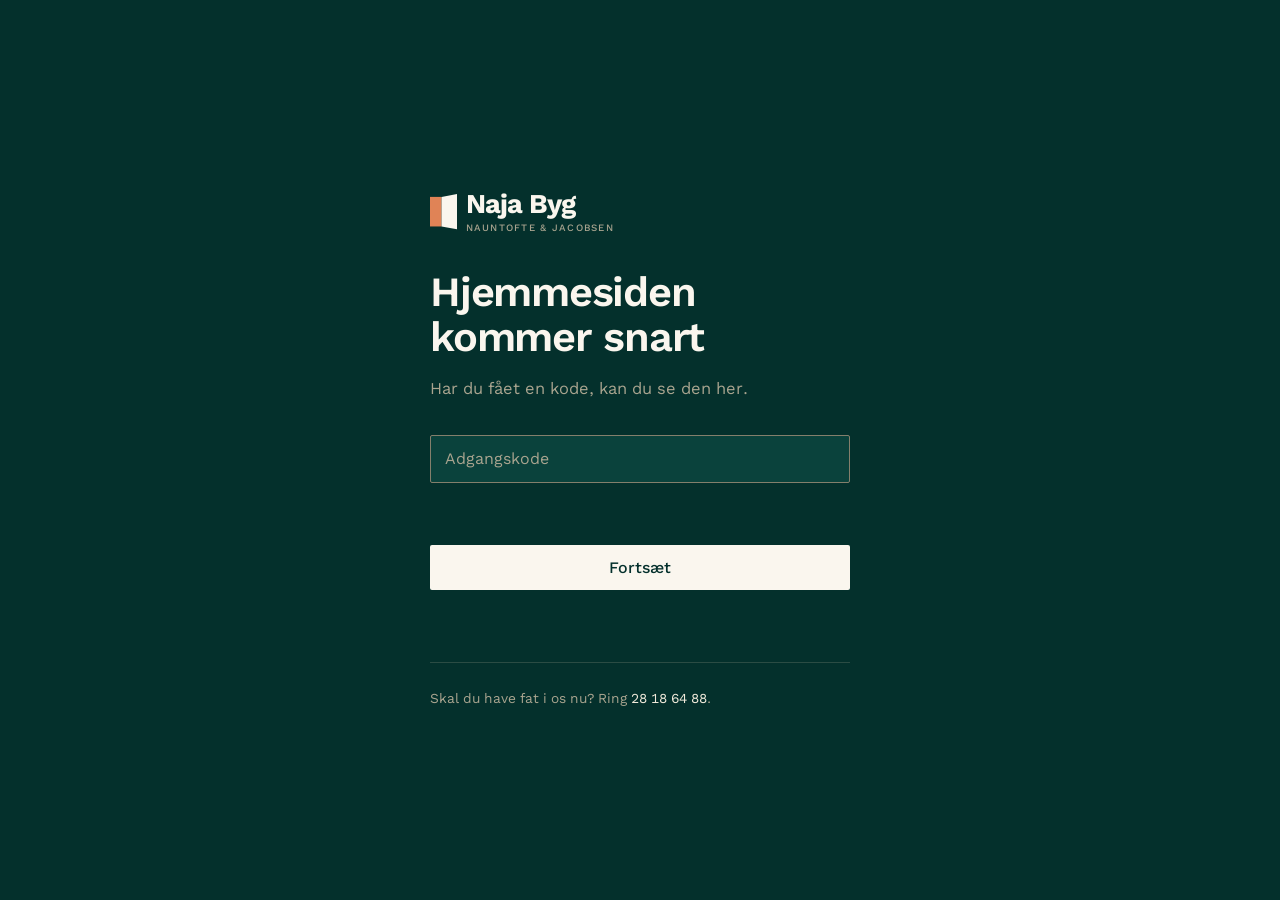
==== commit 202ff05f: "Forsiden bygget om: et tilbud på papir Én lys header, delt hero uden overlay, stemplerne som klausul" ====
--- a/index.html
+++ b/index.html
@@ -3,157 +3,344 @@
 <head>
     <meta charset="UTF-8">
     <meta name="viewport" content="width=device-width, initial-scale=1.0">
-    <meta name="robots" content="noindex, nofollow">
-    <meta name="googlebot" content="noindex, nofollow">
-    <meta name="description" content="Naja Byg — Nauntofte & Jacobsen. Professionel ejendomsinvestering med fokus på kvalitet og langsigtet værdiskabelse i Aarhus.">
-    <title>Naja Byg — Nauntofte & Jacobsen</title>
+    <title>Tømrer i Aarhus · Naja Byg</title>
+    <meta name="description" content="Tømrer i Aarhus og opland. Vinduer, døre, tag, tilbygning, terrasse. Én opgave ad gangen, svar samme hverdag — og timeprisen står på siden.">
+    <link rel="canonical" href="https://najabyg.dk/">
+
+    <meta property="og:type" content="website">
+    <meta property="og:title" content="Tømrer i Aarhus · Naja Byg">
+    <meta property="og:description" content="Tømrer i Aarhus og opland. Vinduer, døre, tag, tilbygning, terrasse. Én opgave ad gangen, svar samme hverdag — og timeprisen står på siden.">
+    <meta property="og:url" content="https://najabyg.dk/">
+    <meta property="og:image" content="https://najabyg.dk/assets/og-image.jpg">
+    <meta property="og:locale" content="da_DK">
+
+    <link rel="icon" href="favicon.svg" type="image/svg+xml">
+    <link rel="icon" href="favicon-32.png" type="image/png" sizes="32x32">
 
     <link rel="preconnect" href="https://fonts.googleapis.com">
     <link rel="preconnect" href="https://fonts.gstatic.com" crossorigin>
-    <link href="https://fonts.googleapis.com/css2?family=Work+Sans:wght@300;400;500;600;700&display=swap" rel="stylesheet">
-
+    <link rel="stylesheet" href="https://fonts.googleapis.com/css2?family=Work+Sans:wght@400;500;600;700&display=swap">
     <link rel="stylesheet" href="style.css">
+
+    <!-- TODO: åbningstider (07–16 hverdage) og priceRange er antaget — ret dem, når de er besluttet. -->
+    <script type="application/ld+json">
+    {
+      "@context": "https://schema.org",
+      "@type": "GeneralContractor",
+      "name": "Naja Byg",
+      "alternateName": "Naja Byg — Nauntofte & Jacobsen",
+      "description": "Tømrer i Aarhus og opland. Vinduer, døre, tag, tilbygning, terrasse. Én opgave ad gangen — og timeprisen står på siden.",
+      "telephone": "+4528186488",
+      "email": "kontakt@najabyg.dk",
+      "url": "https://najabyg.dk/",
+      "image": "https://najabyg.dk/assets/og-image.jpg",
+      "logo": "https://najabyg.dk/favicon.svg",
+      "address": {
+        "@type": "PostalAddress",
+        "addressLocality": "Aarhus",
+        "addressCountry": "DK"
+      },
+      "areaServed": [
+        {
+          "@type": "AdministrativeArea",
+          "name": "Aarhus Kommune"
+        },
+        {
+          "@type": "AdministrativeArea",
+          "name": "Skanderborg Kommune"
+        },
+        {
+          "@type": "AdministrativeArea",
+          "name": "Favrskov Kommune"
+        },
+        {
+          "@type": "AdministrativeArea",
+          "name": "Syddjurs Kommune"
+        },
+        {
+          "@type": "AdministrativeArea",
+          "name": "Odder Kommune"
+        }
+      ],
+      "priceRange": "Timepris 781 kr. inkl. moms",
+      "openingHoursSpecification": [
+        {
+          "@type": "OpeningHoursSpecification",
+          "dayOfWeek": [
+            "Monday",
+            "Tuesday",
+            "Wednesday",
+            "Thursday",
+            "Friday"
+          ],
+          "opens": "07:00",
+          "closes": "16:00"
+        }
+      ]
+    }
+    </script>
 </head>
 <body>
-
-    <!-- Navbar -->
-    <header class="navbar" id="navbar">
-        <div class="navbar-inner">
-            <a href="#hero" class="navbar-logo">
-                <img src="assets/naja-logo-horizontal.png" alt="Naja Byg" />
-            </a>
-            <button class="hamburger" id="hamburger" aria-label="Åbn menu" aria-expanded="false">
-                <span></span><span></span><span></span>
-            </button>
-            <nav class="nav-links" id="navLinks">
-                <a href="#om">Om os</a>
-                <a href="#projekter">Projekter</a>
-                <a href="#kontakt">Kontakt</a>
-            </nav>
-        </div>
-    </header>
-
-    <!-- Hero -->
-    <section id="hero" class="hero">
-        <!-- Karrusel — afgrænset blok øverst -->
-        <div class="hero-carousel" id="heroCarousel">
-            <div class="hero-slide active" style="background-image: url('assets/billeder/Skovvangsvej/Hero billeder/IMG_6434 copy.jpeg'); background-position: center;"></div>
-            <div class="hero-slide" style="background-image: url('assets/billeder/Skovvangsvej/Hero billeder/IMG_6435 copy.jpeg'); background-position: center;"></div>
-            <div class="hero-slide" style="background-image: url('assets/billeder/Skovvangsvej/Hero billeder/IMG_6446 copy.jpeg'); background-position: center;"></div>
-            <!-- Logo placeret i bunden af hero-billedet -->
-            <div class="hero-logo-wrap">
-                <img src="assets/naja-logo.png" alt="Naja Byg" class="hero-logo" />
-            </div>
-            <!-- Progresslinje -->
-            <div class="hero-progress">
-                <div class="hero-progress-bar" id="heroProgressBar"></div>
-            </div>
-        </div>
-
-        <!-- Tekst nedenunder billederne -->
-        <div class="hero-inner">
-            <p class="tagline">Vi skaber varig værdi gennem ansvarlig ejendomsinvestering</p>
-            <a href="#projekter" class="btn-primary">Se vores projekter</a>
-        </div>
-    </section>
-
-    <!-- Om Naja Byg -->
-    <section id="om" class="section section-sand">
-        <div class="container">
-            <h2 class="section-title">Om Naja Byg</h2>
+<!--
+THESIS: Forsiden er et tilbud på papir — tal, klausuler og navne, sat ligeud. Den nægter
+  kategoriens mørke hero med overlay, ikonkasserne og eyebrow-labels.
+OWN-WORLD: Varm hvid grund, Work Sans 600 i store grader, hårlinjer i sand-200 som eneste
+  struktur, ét teal-felt (priserne), rust kun på „Skriv til os“, døråbningen som mærke.
+STORY: Kunden ser en tømrer ved arbejdet, læser fem ting hun kan regne med, finder sin
+  opgave, ser tallet, forstår forløbet, og ringer — nummeret er sidens sidste ord.
+FIRST VIEWPORT: Venstre: h1 „Tømrer i Aarhus og opland.“ i 4,4 rem, lead, teal knap og
+  tekstlink. Højre: fotoet af Niclas uden overlay, bløder ud til kanten, afdækkes som en dør.
+FORM: Tilbudsdokumentet. Eget koncept fra egne aktiver; ingen lodtrækning kørt (pinned brief).
+FINISH: unreviewed and undocumented is unfinished; this build ends with the finish review,
+  the verdict, and DESIGN.md
+-->
+<!-- ═══ Header ═══ -->
+<header class="hdr">
+    <div class="hdr-inner">
+        <a class="lockup" href="index.html" aria-label="Naja Byg — forside">
+            <svg class="lockup-mark" viewBox="16 2 76 98" aria-hidden="true" focusable="false">
+                <path class="door-open" d="M16,10 L48,10 L48,92 L16,92 Z"/>
+                <path class="door-leaf" d="M48,10 L92,2 L92,100 L48,92 Z"/>
+            </svg>
+            <span class="lockup-text">
+                <span class="lockup-name">Naja Byg</span>
+            </span>
+        </a>
+        <nav class="nav-links" id="navLinks">
+            <a href="ydelser.html">Ydelser</a>
+            <a href="opgaver.html">Opgaver</a>
+            <a href="priser.html">Priser</a>
+            <a href="om-os.html">Om os</a>
+            <a href="kontakt.html">Kontakt</a>
+        </nav>
+        <div class="hdr-contact">
+            <a class="hdr-phone" href="tel:+4528186488">28 18 64 88</a>
+            <a class="hdr-write" href="kontakt.html">Skriv til os</a>
+        </div>
+        <button class="nav-toggle" id="navToggle" aria-expanded="false" aria-controls="navLinks">Menu</button>
+    </div>
+</header>
+
+<main>
+
+    <!-- ═══ 1 · Hero ═══ -->
+    <section class="hero">
+        <div class="hero-grid">
+            <div class="hero-copy">
+                <h1>Tømrer i Aarhus og opland.</h1>
+                <p class="hero-lead">Vinduer, døre, tag, tilbygning, terrasse. Én opgave ad gangen — og timeprisen står her på siden.</p>
+                <div class="hero-actions">
+                    <a class="btn btn--primary" href="tel:+4528186488">Ring 28 18 64 88</a>
+                    <a class="link-more" style="margin:0" href="kontakt.html">Skriv til os</a>
+                </div>
+            </div>
+            <figure class="hero-photo">
+                <picture>
+                    <source media="(max-width: 860px)" srcset="assets/billeder/hero/niclas-koekken-1200.jpg">
+                    <img src="assets/billeder/hero/niclas-koekken-split.jpg"
+                         alt="Niclas Nauntofte retter overskabene op under køkkenmontering, Aarhus N 2026"
+                         width="1400" height="1354" fetchpriority="high">
+                </picture>
+                <!-- TODO: billedet er midlertidigt. Det rigtige skal vise ansigtet. -->
+                <figcaption class="hero-caption"><b>Niclas Nauntofte</b>, tømrer · Aarhus N, 2026</figcaption>
+            </figure>
+        </div>
+    </section>
+
+    <!-- ═══ 2 · Det kan du regne med ═══ -->
+    <section class="section section--line" id="regne-med">
+        <div class="wrap">
+            <h2>Det kan du regne med.</h2>
+            <div class="clauses">
+                <div class="clause"><span class="t">Aftalt dag, aftalt tid</span><p class="p">Bliver vi forsinket, får du besked, så snart vi ved det. Ikke når du har taget fri og venter.</p></div>
+                <div class="clause"><span class="t">Svar samme hverdag</span><p class="p">Du venter ikke forgæves på et tilbud, der aldrig kommer.</p></div>
+                <div class="clause"><span class="t">Samme timepris for alle</span><p class="p">Den står på hjemmesiden, sammen med kørsel og materialer.</p></div>
+                <div class="clause"><span class="t">Én opgave ad gangen</span><p class="p">Du venter på, at vi starter. Ikke på, at vi bliver færdige.</p></div>
+                <div class="clause"><span class="t">Én kontaktperson</span><p class="p">Frederik kender din sag fra start til slut. Niclas, uddannet tømrer med 10+ år i faget, laver arbejdet.</p></div>
+            </div>
+            <a class="link-more" href="om-os.html#loefter">Alle syv løfter</a>
+        </div>
+    </section>
+
+    <!-- ═══ 3 · Det laver vi ═══ -->
+    <section class="section section--line" id="ydelser">
+        <div class="wrap">
+            <h2>Det laver vi.</h2>
+            <ul class="services-list">
+                <li><a href="ydelser.html">Vinduer og døre</a></li>
+                <li><a href="ydelser.html">Tag</a></li>
+                <li><a href="ydelser.html">Tilbygning</a></li>
+                <li><a href="ydelser.html">Renovering</a></li>
+                <li><a href="ydelser.html">Terrasse og træværk</a></li>
+                <li><a href="ydelser.html">Gulve</a></li>
+                <li><a href="ydelser.html">Køkkenmontering</a></li>
+                <li><a href="ydelser.html">Carport og garage</a></li>
+            </ul>
+            <p class="section-intro">Står din opgave ikke her, så ring alligevel. Laver vi det ikke, giver vi dig et navn på en, der gør.</p>
+        </div>
+    </section>
+
+    <!-- ═══ 4 · Hvem vi er ═══ -->
+    <section class="section section--line" id="hvem">
+        <div class="wrap">
+            <h2>Uddannet tømrer. Ti år i faget. Og kunderne fra Syddjurs Byg.</h2>
+            <!-- TODO: tre fakta om Syddjurs Byg mangler — antal år, om navnet må nævnes, farens rolle. -->
             <p class="section-intro">
-                Naja Byg er et dansk investeringsselskab grundlagt af Niclas Nauntofte og Frederik Jacobsen.
-                Vi investerer i ejendomme med fokus på kvalitet, tidløst design og langsigtet værdiskabelse.
+                Niclas Nauntofte er udlært tømrer og har arbejdet i faget i over ti år —
+                <span class="todo-fact">[de seneste X år]</span> hos Syddjurs Byg, hans fars firma,
+                hvis opgaver Naja Byg overtager. Frederik Jacobsen står for tilbud, opmåling og
+                aftaler. Vi renoverer også ejendomme for egne penge — det er dér, man lærer, hvad
+                der holder, fordi man selv betaler for det, der ikke gør.
             </p>
-
-            <div class="partners-grid">
-                <article class="partner-card">
-                    <div class="partner-avatar">
-                        <img src="assets/billeder/Niclas/83034665_10219400056046551_1889777028895342592_n.jpg"
-                             alt="Niclas Nauntofte" loading="lazy"
-                             onerror="this.style.display='none'; this.parentElement.classList.add('placeholder'); this.parentElement.setAttribute('data-initials','NN');" />
+            <div class="jobrows">
+                <!-- TODO: omfang, varighed og pris skal udfyldes med de faktiske tal. -->
+                <article class="jobrow">
+                    <div class="jobrow-media"><img src="assets/billeder/Skovvangsvej/Køkken/Efter/IMG_6435.jpeg" alt="Nyt køkken monteret i lejlighed, Aarhus N 2026" loading="lazy"></div>
+                    <div>
+                        <h3>Nyt køkken</h3>
+                        <p class="jobrow-loc">Aarhus N · 2026</p>
+                        <dl>
+                        <dt>Omfang</dt><dd class="is-todo">udfyldes</dd>
+                        <dt>Varighed</dt><dd class="is-todo">udfyldes</dd>
+                        <dt>Materialer</dt><dd class="is-todo">udfyldes</dd>
+                        <dt>Pris</dt><dd class="is-todo">udfyldes</dd>
+                        </dl>
+                        <p class="jobrow-quote is-todo">Én sætning i egen stemme — helst om noget, der gik anderledes end planlagt.<span class="sig">Udfyldes</span></p>
                     </div>
-                    <h3 class="partner-name">Niclas Nauntofte</h3>
-                    <p class="partner-title">Partner &amp; Medinvestor</p>
-                    <p class="partner-bio">
-                        Niclas har solid erfaring inden for ejendomme og investering. Med øje for potentiale
-                        og en hands-on tilgang bringer han både forretningsforståelse og praktisk ekspertise
-                        ind i Naja Bygs projekter.
-                    </p>
                 </article>
-
-                <article class="partner-card">
-                    <div class="partner-avatar">
-                        <img src="assets/billeder/Frederik/IMG_4038.jpeg"
-                             alt="Frederik Jacobsen" loading="lazy"
-                             onerror="this.style.display='none'; this.parentElement.classList.add('placeholder'); this.parentElement.setAttribute('data-initials','FJ');" />
+                <!-- TODO: omfang, varighed og pris skal udfyldes med de faktiske tal. -->
+                <article class="jobrow">
+                    <div class="jobrow-media"><img src="assets/billeder/Skovvangsvej/Færdig lejlighed/IMG_6432.jpeg" alt="Nyt plankegulv og nye lofter i stue, Aarhus N 2026" loading="lazy"></div>
+                    <div>
+                        <h3>Nye gulve og lofter</h3>
+                        <p class="jobrow-loc">Aarhus N · 2026</p>
+                        <dl>
+                        <dt>Omfang</dt><dd class="is-todo">udfyldes</dd>
+                        <dt>Varighed</dt><dd class="is-todo">udfyldes</dd>
+                        <dt>Materialer</dt><dd class="is-todo">udfyldes</dd>
+                        <dt>Pris</dt><dd class="is-todo">udfyldes</dd>
+                        </dl>
+                        <p class="jobrow-quote is-todo">Én sætning i egen stemme — helst om noget, der gik anderledes end planlagt.<span class="sig">Udfyldes</span></p>
                     </div>
-                    <h3 class="partner-name">Frederik Jacobsen</h3>
-                    <p class="partner-title">Partner &amp; Medinvestor</p>
-                    <p class="partner-bio">
-                        Frederik har baggrund i forretningsudvikling og strategi. Han sikrer at hvert projekt
-                        er finansielt velgennemtænkt og skalérbart, med fokus på langsigtet værdiskabelse.
-                    </p>
                 </article>
-            </div>
-        </div>
-    </section>
-
-    <!-- Projekter -->
-    <section id="projekter" class="section">
-        <div class="container">
-            <h2 class="section-title">Vores projekter</h2>
-            <p class="section-intro">Klik på et projekt for at se detaljer, galleri og før/efter.</p>
-
-            <div class="projects-grid">
-                <!-- Skovvangsvej -->
-                <a href="skovvangsvej.html" class="project-tile">
-                    <div class="project-tile-img" style="background-image: url('assets/billeder/Skovvangsvej/Køkken/Efter/IMG_6435.jpeg');"></div>
-                    <div class="project-tile-overlay">
-                        <div class="project-tile-info">
-                            <span class="project-tile-name">Skovvangsvej 167</span>
-                            <span class="project-tile-location">Trøjborg · Aarhus N</span>
-                        </div>
-                        <span class="project-tile-status">Renoveret 2026</span>
+                <!-- Eksempel fra designguiden — ikke en rigtig opgave. Udskift med en afsluttet opgave. -->
+                <article class="jobrow">
+                    <div class="jobrow-media jobrow-media--empty">Telefonfoto · 4:3<br>indsæt eget foto af opgaven</div>
+                    <div>
+                        <h3>Terrasse i lærk</h3>
+                        <p class="jobrow-loc">Eksempel — sådan ser en opgave ud, når den er lagt op</p>
+                        <dl>
+                        <dt>Omfang</dt><dd>34 m² terrasse, 11 m rækværk</dd>
+                        <dt>Varighed</dt><dd>9 arbejdsdage</dd>
+                        <dt>Materialer</dt><dd>Lærketræ, rustfrie skruer, justerbare fødder</dd>
+                        <dt>Pris</dt><dd>61.400 kr. inkl. moms og materialer</dd>
+                        </dl>
+                        <p class="jobrow-quote">„Underlaget var dårligere, end vi regnede med. Vi lagde to ekstra strøer — og sagde det, før vi gjorde det.“<span class="sig">Eksempel</span></p>
                     </div>
-                </a>
-                <!-- Fremtidige projekter tilføjes her -->
-            </div>
-        </div>
-    </section>
-
-    <!-- Kontakt -->
-    <section id="kontakt" class="section section-sand">
-        <div class="container">
-            <h2 class="section-title">Kontakt os</h2>
-            <p class="section-intro">
-                Vi hører gerne fra investorer, samarbejdspartnere og lejere.
-            </p>
-            <ul class="contact-list">
-                <li>
-                    <span class="contact-icon" aria-hidden="true">✉</span>
-                    <a href="mailto:email@naja.dk">email@naja.dk</a>
-                </li>
-                <li>
-                    <span class="contact-icon" aria-hidden="true">☎</span>
-                    <a href="tel:+4500000000">+45 XX XX XX XX</a>
-                </li>
-                <li>
-                    <span class="contact-icon" aria-hidden="true">⌖</span>
-                    <span>Aarhus, Danmark</span>
-                </li>
-            </ul>
-        </div>
-    </section>
-
-    <!-- Footer -->
-    <footer class="footer">
-        <div class="container footer-inner">
-            <img src="assets/naja-logo-horizontal.png" alt="Naja Byg" class="footer-logo" />
-            <p class="copyright">© 2025 Naja Byg — Nauntofte &amp; Jacobsen</p>
-        </div>
-    </footer>
-
-    <script src="script.js"></script>
+                </article>
+            </div>
+            <a class="link-more" href="opgaver.html">Alle opgaver</a>
+        </div>
+    </section>
+
+    <!-- ═══ 5 · Hvad koster det? — sidens ene teal-felt ═══ -->
+    <section class="price-block" id="priser">
+        <div class="wrap">
+            <h2>Hvad koster det?</h2>
+            <p class="section-intro">Samme timepris for alle. Tre tal, du kan regne med, før du ringer.</p>
+            <!-- TODO: timeprisen er guidens markedsestimat. Kørsel og materialer er ikke besluttet. -->
+            <div class="price-lines">
+                <div class="price-line">
+                    <div><span class="lbl">Timepris</span><p class="sub">Tømrermester, inkl. moms. 625 kr. ekskl. Svend og lærling står i prislisten.</p></div>
+                    <span class="val">781 kr.<small>pr. time</small></span>
+                </div>
+                <div class="price-line">
+                    <div><span class="lbl">Kørsel</span><p class="sub is-todo">Inden for Aarhus og 25 km.</p></div>
+                    <span class="val is-todo">0 kr.</span>
+                </div>
+                <div class="price-line">
+                    <div><span class="lbl">Materialer</span><p class="sub is-todo">Plus moms. Bilag følger med.</p></div>
+                    <span class="val is-todo">Indkøbspris</span>
+                </div>
+            </div>
+            <p class="price-threshold">Overstiger vi det oplyste timeantal med mere end 10 % eller to timer, stopper vi og ringer, før næste time bruges.</p>
+            <a class="link-more" href="priser.html">Hele prislisten</a>
+        </div>
+    </section>
+
+    <!-- ═══ 6 · Fra du ringer, til vi afleverer ═══ -->
+    <section class="section" id="forloeb">
+        <div class="wrap">
+            <h2>Fra du ringer, til vi afleverer.</h2>
+            <ol class="flow">
+                <li><strong>Du ringer eller skriver.</strong><p>Frederik svarer samme hverdag — også hvis svaret er nej.</p></li>
+                <li><strong>Vi kommer ud og måler op.</strong><p>Vi stiller <a href="kontakt.html#spoergsmaal">de fem spørgsmål, vi altid stiller</a>. Det koster ikke noget.</p></li>
+                <li><strong>Du får et tilbud.</strong><p>Timepris, forventet timeantal, og hvad der kan få tallet til at ændre sig. Du bestemmer.</p></li>
+                <li><strong>Vi laver det.</strong><p>Én opgave ad gangen, de samme folk hele vejen. Og vi afleverer sammen med dig.</p></li>
+            </ol>
+            <!-- TODO: assets/tilbud-eksempel.pdf er en placeholder, indtil et rigtigt, anonymiseret tilbud findes. -->
+            <a class="link-more" href="assets/tilbud-eksempel.pdf">Se, hvordan et tilbud fra os ser ud</a>
+        </div>
+    </section>
+
+    <!-- ═══ 7 · Afslutningen ═══ -->
+    <section class="close section--line" id="snak">
+        <div class="wrap">
+            <h2>Skal vi tage en uforpligtende snak?</h2>
+            <a class="close-phone" href="tel:+4528186488">28 18 64 88</a>
+            <div class="close-row">
+                <p>Ring til Frederik, eller skriv to linjer om, hvad du går og tænker på. Du behøver ikke vide, hvad du skal bede om — det er vores arbejde at spørge. Du får svar samme hverdag.</p>
+                <a class="btn btn--accent" href="kontakt.html">Skriv til os</a>
+            </div>
+        </div>
+    </section>
+
+</main>
+
+<!-- ═══ Footer ═══ -->
+<footer class="footer">
+    <div class="wrap">
+        <div class="footer-grid">
+            <div>
+                <a class="lockup lockup--full" href="index.html" aria-label="Naja Byg — forside">
+            <svg class="lockup-mark" viewBox="16 2 76 98" aria-hidden="true" focusable="false">
+                <path class="door-open" d="M16,10 L48,10 L48,92 L16,92 Z"/>
+                <path class="door-leaf" d="M48,10 L92,2 L92,100 L48,92 Z"/>
+            </svg>
+            <span class="lockup-text">
+                <span class="lockup-name">Naja Byg</span>
+                <span class="lockup-sub">Nauntofte &amp; Jacobsen</span>
+            </span>
+        </a>
+                <p style="margin-top:20px">Tømrer i Aarhus og opland. Én opgave ad gangen — og timeprisen står på siden.</p>
+            </div>
+            <div>
+                <h4>Kontakt</h4>
+                <ul>
+                    <li><a href="tel:+4528186488">28 18 64 88</a></li>
+                    <li><a href="mailto:kontakt@najabyg.dk">kontakt@najabyg.dk</a></li>
+                    <li>Aarhus og opland</li>
+                </ul>
+            </div>
+            <div>
+                <h4>Sider</h4>
+                <ul>
+                    <li><a href="ydelser.html">Ydelser</a></li>
+                    <li><a href="opgaver.html">Opgaver</a></li>
+                    <li><a href="priser.html">Priser</a></li>
+                    <li><a href="om-os.html">Om os</a></li>
+                    <li><a href="kontakt.html">Kontakt</a></li>
+                </ul>
+            </div>
+        </div>
+        <!-- ÅBENT PUNKT: CVR-forholdet skal afklares med advokat før live. Se CLAUDE.md. -->
+        <div class="footer-base">
+            <span>© 2026 Naja Byg</span>
+            <span>NAJA Ejendomsinvest ApS · CVR 46 14 14 66</span>
+        </div>
+    </div>
+</footer>
+
+<script src="script.js"></script>
 </body>
 </html>
--- a/style.css
+++ b/style.css
@@ -1,830 +1,821 @@
-/* ==========================================================
-   Naja Byg — stylesheet
-   Farver: varm skandinavisk palette
-   Font: Work Sans (gennemgående)
-   ========================================================== */
-
-/* CSS-variabler */
+/* ══════════════════════════════════════════════════════════════
+   Naja Byg — hjemmeside
+   Bygget på designguide v4.8 (naja-byg-designguide-v4.html)
+   Alle farver via custom properties. Aldrig hardkodet hex.
+   ══════════════════════════════════════════════════════════════ */
+
+/* ── Design tokens ───────────────────────────────────────────── */
 :root {
-    --navy: #1B3A5C;
-    --navy-dark: #142C46;
-    --warm-white: #F9F6F2;
-    --light-sand: #E8E0D5;
-    --warm-gray: #8C8278;
-    --gold: #C9A96E;
-    --white: #FFFFFF;
-    --shadow-sm: 0 2px 8px rgba(0, 0, 0, 0.05);
-    --shadow: 0 4px 20px rgba(0, 0, 0, 0.08);
-    --shadow-lg: 0 12px 40px rgba(0, 0, 0, 0.15);
-    --radius: 12px;
-    --radius-lg: 16px;
-    --transition: 0.35s ease;
-    --max-width: 1200px;
-}
-
-/* Reset & base */
-*, *::before, *::after {
-    box-sizing: border-box;
+    /* Teal — brandets sort */
+    --nb-teal-950: #04302C;
+    --nb-teal-900: #063A35;
+    --nb-teal-800: #0A423C;
+    --nb-teal-700: #0F5A50;
+
+    /* Sand — grundflade. Varm hvid, besluttet 7. september 2026. Læses som hvid, er det ikke. */
+    --nb-sand-50:  #FAF6EE;
+    --nb-sand-100: #F1EADB;
+    --nb-sand-200: #E4DAC5;
+
+    /* Sten — mellemtoner */
+    --nb-sten-400: #A9A48F;
+    --nb-sten-500: #847F6C;
+    --nb-sten-600: #5C5A4F;
+    --nb-sten-700: #474639;
+
+    /* Rust — accent, 3 % */
+    --nb-rust-400: #E08356;
+    --nb-rust-600: #A8431F;
+    --nb-rust-700: #8A3417;
+
+    /* Logoets eget blad — bruges KUN i mærket, aldrig andre steder */
+    --nb-logo-ink: #064E3B;
+
+    /* Skrift — én familie til alt. Work Sans har ingen bredde-akse. */
+    --nb-font-display: "Work Sans", system-ui, -apple-system, "Helvetica Neue", Arial, sans-serif;
+    --nb-font-body:    "Work Sans", system-ui, -apple-system, "Helvetica Neue", Arial, sans-serif;
+
+    /* Semantiske aliaser — brug disse i komponenter */
+    --nb-bg:              var(--nb-sand-50);
+    --nb-bg-subtle:       var(--nb-sand-100);
+    --nb-bg-inverse:      var(--nb-teal-950);
+    --nb-text:            var(--nb-teal-900);
+    --nb-text-heading:    var(--nb-teal-950);
+    --nb-text-muted:      var(--nb-sten-600);
+    --nb-text-lead:       var(--nb-sten-700);
+    --nb-text-on-dark:    var(--nb-sand-100);
+    --nb-text-muted-dark: var(--nb-sten-400);
+    --nb-border:          var(--nb-sand-200);   /* dekorativ */
+    --nb-border-ui:       var(--nb-sten-500);   /* funktionel, klarer 3:1 */
+    --nb-accent:          var(--nb-rust-600);
+    --nb-accent-on-dark:  var(--nb-rust-400);
+    --nb-focus:           var(--nb-rust-600);
+
+    /* Rum, form, skygge */
+    --nb-radius:    2px;
+    --nb-shadow:    0 1px 2px rgba(4, 48, 44, .07);
+    --nb-max-width: 1140px;
+    --nb-measure:   68ch;
+
+    /* Rum-basis 4 px */
+    --sp-2:  8px;
+    --sp-3:  12px;
+    --sp-4:  16px;
+    --sp-6:  24px;
+    --sp-8:  32px;
+    --sp-12: 48px;
+    --sp-16: 64px;
+    --sp-24: 96px;
+}
+
+/* ── Grundlag ────────────────────────────────────────────────── */
+*, *::before, *::after { box-sizing: border-box; }
+
+html { scroll-behavior: smooth; scroll-padding-top: 96px; }
+
+body {
     margin: 0;
-    padding: 0;
-}
-
-html {
-    scroll-behavior: smooth;
-    scroll-padding-top: 80px;
-}
-
-body {
-    font-family: 'Work Sans', -apple-system, BlinkMacSystemFont, sans-serif;
-    font-weight: 400;
-    font-size: 17px;
-    line-height: 1.65;
-    color: var(--navy);
-    background-color: var(--warm-white);
+    background: var(--nb-bg);
+    color: var(--nb-text);
+    font-family: var(--nb-font-body);
+    font-size: 16.5px;
+    line-height: 1.62;
+    font-variant-numeric: tabular-nums;
     -webkit-font-smoothing: antialiased;
-    -moz-osx-font-smoothing: grayscale;
-}
+}
+
+h1, h2, h3, h4 {
+    font-family: var(--nb-font-display);
+    font-weight: 600;             /* 700 er reserveret til ordmærket */
+    letter-spacing: -.03em;
+    color: var(--nb-text-heading);
+    text-wrap: balance;
+    margin: 0;
+}
+
+h1 { font-size: clamp(2.5rem, 5.6vw, 4.2rem); line-height: 1.03; }
+h2 { font-size: clamp(1.8rem, 3.3vw, 2.6rem); line-height: 1.1; }
+h3 { font-size: 1.34rem; line-height: 1.25; }
+h4 { font-size: 1.06rem; line-height: 1.3; }
+
+p { margin: 0 0 1em; }
+p:last-child { margin-bottom: 0; }
+
+a { color: var(--nb-accent); text-underline-offset: 3px; }
+a:hover { color: var(--nb-rust-700); }
+
+strong { font-weight: 600; color: var(--nb-text-heading); }
 
 img {
     max-width: 100%;
-    height: auto;
     display: block;
-}
-
-a {
-    color: inherit;
+    /* Ensartet grading. Trækker telefonens kolde look mod brandets varme neutral. */
+    filter: saturate(.96) contrast(1.05) brightness(1.02);
+}
+
+:focus-visible {
+    outline: 2px solid var(--nb-focus);
+    outline-offset: 2px;
+    border-radius: var(--nb-radius);
+}
+
+::selection { background: var(--nb-rust-400); color: var(--nb-teal-950); }
+
+/* ── Layout ──────────────────────────────────────────────────── */
+.wrap {
+    max-width: var(--nb-max-width);
+    margin: 0 auto;
+    padding: 0 clamp(20px, 5vw, 48px);
+}
+
+.col { max-width: var(--nb-measure); }
+
+.section {
+    padding: clamp(56px, 8vw, 96px) 0;
+}
+
+.section--subtle { background: var(--nb-bg-subtle); }
+
+.section--dark {
+    background: var(--nb-bg-inverse);
+    color: var(--nb-text-on-dark);
+}
+.section--dark h1,
+.section--dark h2,
+.section--dark h3,
+.section--dark h4 { color: var(--nb-sand-50); }
+.section--dark .lead,
+.section--dark p { color: var(--nb-text-muted-dark); }
+.section--dark a { color: var(--nb-accent-on-dark); }
+.section--dark .eyebrow { color: var(--nb-accent-on-dark); }
+
+.section-head {
+    display: grid;
+    gap: var(--sp-3);
+    margin-bottom: clamp(28px, 4vw, 44px);
+}
+.section-head h2 { max-width: 24ch; }
+
+.eyebrow {
+    font-size: .72rem;
+    font-weight: 600;
+    letter-spacing: .14em;
+    text-transform: uppercase;
+    color: var(--nb-sten-700);
+}
+
+.lead {
+    font-size: 1.16rem;
+    line-height: 1.55;
+    color: var(--nb-text-lead);
+    max-width: var(--nb-measure);
+}
+
+.muted { color: var(--nb-text-muted); }
+
+.hairline {
+    border: 0;
+    border-top: 1px solid var(--nb-border);
+    margin: 0;
+}
+
+/* Brandets ejede grafiske element — den vandrette linje */
+.rule {
+    width: 56px;
+    height: 3px;
+    background: var(--nb-accent);
+    border: 0;
+    margin: 0 0 var(--sp-6);
+}
+
+.grid-2 {
+    display: grid;
+    grid-template-columns: repeat(auto-fit, minmax(min(100%, 300px), 1fr));
+    gap: clamp(24px, 4vw, 48px);
+}
+
+.grid-3 {
+    display: grid;
+    grid-template-columns: repeat(auto-fit, minmax(min(100%, 290px), 1fr));
+    gap: clamp(20px, 3vw, 32px);
+}
+
+/* ── Logo-lockup ────────────────────────────────────────────
+   Døråbningen (E8) + „Naja Byg“. Bladet skifter farve i negativ;
+   åbningen er altid Rust 400. */
+.lockup {
+    display: inline-flex;
+    align-items: center;
+    gap: .3em;
+    font-size: 1.3rem;
+    color: var(--nb-logo-ink);
     text-decoration: none;
-    transition: color var(--transition);
-}
-
-a:hover {
-    color: var(--gold);
-}
-
-h1, h2, h3 {
-    font-family: 'Work Sans', sans-serif;
-    font-weight: 600;
-    line-height: 1.25;
-    letter-spacing: -0.01em;
-    color: var(--navy);
-}
-
-h2 {
-    font-size: clamp(1.75rem, 3.5vw, 2.5rem);
-    font-weight: 700;
-    letter-spacing: -0.015em;
-}
-
-h3 {
-    font-size: 1.35rem;
-    font-weight: 600;
-}
-
-p {
-    color: var(--warm-gray);
-    line-height: 1.7;
-}
-
-.container {
-    max-width: var(--max-width);
-    margin: 0 auto;
-    padding: 0 1.5rem;
-}
-
-/* ==========================================================
-   Navbar
-   ========================================================== */
-.navbar {
+    line-height: 1;
+    white-space: nowrap;
+    flex: none;
+}
+.lockup:hover { color: var(--nb-logo-ink); }
+.lockup-mark { height: 1.3em; width: auto; flex: none; filter: none; }
+.lockup-mark .door-open { fill: var(--nb-rust-400); }
+.lockup-mark .door-leaf { fill: var(--nb-logo-ink); }
+.lockup-text { display: flex; flex-direction: column; gap: .18em; }
+.lockup-name { font-family: var(--nb-font-display); font-weight: 700; letter-spacing: -.035em; font-size: 1em; line-height: 1; }
+.lockup-sub {
+    font-family: var(--nb-font-body); font-weight: 500; font-size: .36em;
+    letter-spacing: .13em; text-transform: uppercase; color: var(--nb-sten-600);
+    white-space: nowrap; line-height: 1;
+}
+.lockup--on-dark { color: var(--nb-sand-50); }
+.lockup--on-dark:hover { color: var(--nb-sand-50); }
+.lockup--on-dark .lockup-mark .door-leaf { fill: var(--nb-sand-50); }
+.lockup--on-dark .lockup-sub { color: var(--nb-sten-400); }
+.lockup--full { font-size: clamp(1.7rem, 3.4vw, 2.3rem); }
+
+/* ── Header ─────────────────────────────────────────────────
+   Én lys bjælke. Mærket til venstre, sider i midten, nummeret til højre.
+   Nummeret er det stærkeste element — det er det, kunden skal bruge. */
+.hdr {
     position: sticky;
     top: 0;
-    left: 0;
-    right: 0;
-    background-color: var(--white);
     z-index: 100;
-    transition: box-shadow var(--transition), background-color var(--transition);
-}
-
-.navbar.scrolled {
-    box-shadow: var(--shadow);
-}
-
-.navbar-inner {
-    max-width: var(--max-width);
+    background: var(--nb-bg);
+    border-bottom: 1px solid var(--nb-border);
+}
+
+.hdr-inner {
+    max-width: var(--nb-max-width);
     margin: 0 auto;
-    padding: 1rem 1.5rem;
+    padding: 14px clamp(20px, 5vw, 48px);
     display: flex;
     align-items: center;
-    justify-content: space-between;
-}
-
-.navbar-logo img {
-    height: 38px;
-    width: auto;
+    gap: clamp(20px, 3vw, 40px);
 }
 
 .nav-links {
+    margin-left: auto;
     display: flex;
-    gap: 2.5rem;
+    gap: clamp(16px, 2vw, 28px);
     align-items: center;
 }
-
 .nav-links a {
+    color: var(--nb-teal-900);
+    text-decoration: none;
+    font-size: .96rem;
+    min-height: 44px;
+    display: inline-flex;
+    align-items: center;
+    border-bottom: 2px solid transparent;
+}
+.nav-links a:hover,
+.nav-links a[aria-current="page"] { color: var(--nb-teal-950); border-bottom-color: var(--nb-teal-950); }
+
+.hdr-contact {
+    display: flex;
+    align-items: center;
+    gap: clamp(12px, 1.6vw, 22px);
+    padding-left: clamp(12px, 2vw, 28px);
+    border-left: 1px solid var(--nb-border);
+}
+.hdr-phone {
+    font-family: var(--nb-font-display);
+    font-weight: 600;
+    font-size: 1.12rem;
+    letter-spacing: -.02em;
+    color: var(--nb-teal-950);
+    text-decoration: none;
+    white-space: nowrap;
+    min-height: 44px;
+    display: inline-flex;
+    align-items: center;
+}
+.hdr-phone:hover { color: var(--nb-accent); }
+.hdr-write {
+    font-size: .94rem;
+    color: var(--nb-teal-900);
+    text-decoration: none;
+    white-space: nowrap;
+    border-bottom: 1px solid var(--nb-border-ui);
+    min-height: 44px;
+    display: inline-flex;
+    align-items: center;
+}
+.hdr-write:hover { color: var(--nb-accent); border-bottom-color: var(--nb-accent); }
+
+.nav-toggle {
+    display: none;
+    min-width: 44px;
+    min-height: 44px;
+    background: transparent;
+    border: 1px solid var(--nb-border-ui);
+    border-radius: var(--nb-radius);
+    color: var(--nb-teal-950);
+    font: inherit;
+    font-size: .9rem;
+    cursor: pointer;
+}
+
+@media (max-width: 900px) {
+    .hdr-write { display: none; }
+    .nav-links a { font-size: .9rem; }
+}
+@media (max-width: 760px) {
+    .hdr-inner { flex-wrap: wrap; gap: 12px; }
+    .hdr-contact { margin-left: auto; border-left: 0; padding-left: 0; }
+    .nav-toggle { display: block; }
+    .nav-links {
+        display: none;
+        width: 100%;
+        flex-direction: column;
+        align-items: flex-start;
+        gap: 0;
+        margin: 0;
+        order: 3;
+        border-top: 1px solid var(--nb-border);
+    }
+    .nav-links.is-open { display: flex; }
+    .nav-links a { width: 100%; border-bottom: 1px solid var(--nb-border); }
+}
+
+/* ── Knapper ─────────────────────────────────────────────────
+   Knaptekst er altid verbum + objekt. */
+.btn {
+    display: inline-flex;
+    align-items: center;
+    justify-content: center;
+    min-height: 44px;
+    padding: 12px 24px;
+    border-radius: var(--nb-radius);
+    border: 1px solid transparent;
+    font-family: inherit;
+    font-size: 1rem;
     font-weight: 500;
-    font-size: 0.95rem;
-    color: var(--navy);
+    text-decoration: none;
+    cursor: pointer;
+    transition: background-color 180ms ease-out, color 180ms ease-out, border-color 180ms ease-out;
+}
+
+.btn--primary {
+    background: var(--nb-teal-950);
+    color: var(--nb-sand-50);
+}
+.btn--primary:hover { background: var(--nb-teal-800); color: var(--nb-sand-50); }
+
+/* Højst én accentknap pr. skærmbillede */
+.btn--accent {
+    background: var(--nb-accent);
+    color: var(--nb-sand-50);
+}
+.btn--accent:hover { background: var(--nb-rust-700); color: var(--nb-sand-50); }
+
+.btn--secondary {
+    background: transparent;
+    color: var(--nb-teal-950);
+    border-color: var(--nb-border-ui);
+}
+.btn--secondary:hover { border-color: var(--nb-teal-950); color: var(--nb-teal-950); }
+
+.btn--on-dark {
+    background: var(--nb-sand-50);
+    color: var(--nb-teal-950);
+}
+.btn--on-dark:hover { background: var(--nb-sand-100); color: var(--nb-teal-950); }
+
+.btn-row {
+    display: flex;
+    flex-wrap: wrap;
+    gap: var(--sp-3);
+    margin-top: var(--sp-8);
+}
+
+/* ── Hero ────────────────────────────────────────────────────
+   Delt: teksten til venstre på varm hvid, fotoet til højre uden overlay.
+   Fotoet bløder ud til højre kant. Det eneste, der bevæger sig, er
+   døren, der åbner: fotoet afdækkes fra venstre mod højre én gang. */
+.hero {
+    overflow: hidden;
+}
+.hero-grid {
+    max-width: var(--nb-max-width);
+    margin: 0 auto;
+    padding-left: clamp(20px, 5vw, 48px);
+    display: grid;
+    grid-template-columns: minmax(0, 11fr) minmax(0, 10fr);
+    gap: clamp(32px, 5vw, 72px);
+    align-items: center;
+}
+.hero-copy { padding: clamp(48px, 8vw, 104px) 0; }
+
+.hero h1 {
+    font-size: clamp(2.6rem, 5.4vw, 4.4rem);
+    line-height: 1.02;
+    max-width: 12ch;
+}
+.hero-lead {
+    margin: clamp(20px, 3vw, 28px) 0 0;
+    font-size: clamp(1.08rem, 1.6vw, 1.22rem);
+    line-height: 1.5;
+    color: var(--nb-text-lead);
+    max-width: 38ch;
+}
+.hero-actions {
+    display: flex;
+    align-items: center;
+    flex-wrap: wrap;
+    gap: 12px 28px;
+    margin-top: clamp(28px, 4vw, 40px);
+}
+
+.hero-photo {
     position: relative;
-    padding: 0.25rem 0;
-}
-
-.nav-links a::after {
-    content: '';
-    position: absolute;
-    bottom: -2px;
-    left: 0;
-    right: 0;
-    height: 2px;
-    background-color: var(--gold);
-    transform: scaleX(0);
-    transform-origin: left;
-    transition: transform var(--transition);
-}
-
-.nav-links a:hover {
-    color: var(--navy);
-}
-
-.nav-links a:hover::after {
-    transform: scaleX(1);
-}
-
-/* Hamburger */
-.hamburger {
-    display: none;
-    background: none;
-    border: 0;
-    cursor: pointer;
-    width: 36px;
-    height: 36px;
-    flex-direction: column;
-    justify-content: center;
-    align-items: center;
-    gap: 5px;
-    padding: 0;
-}
-
-.hamburger span {
-    display: block;
-    width: 24px;
-    height: 2px;
-    background-color: var(--navy);
-    transition: transform var(--transition), opacity var(--transition);
-}
-
-.hamburger.open span:nth-child(1) {
-    transform: translateY(7px) rotate(45deg);
-}
-
-.hamburger.open span:nth-child(2) {
-    opacity: 0;
-}
-
-.hamburger.open span:nth-child(3) {
-    transform: translateY(-7px) rotate(-45deg);
-}
-
-/* ==========================================================
-   Hero
-   ========================================================== */
-.hero {
-    display: flex;
-    flex-direction: column;
-    background-color: var(--warm-white);
-    min-height: calc(100vh - 70px);
-}
-
-/* Karrusel — afgrænset billedblok øverst */
-.hero-carousel {
-    position: relative;
-    width: 100%;
-    height: 72vh;
-    min-height: 420px;
-    overflow: hidden;
-    flex-shrink: 0;
-}
-
-.hero-slide {
+    margin: 0;
+    /* bløder ud til højre kant af skærmen */
+    margin-right: calc(50% - 50vw);
+    min-height: clamp(420px, 56vw, 720px);
+    align-self: stretch;
+}
+.hero-photo img {
     position: absolute;
     inset: 0;
-    background-size: cover;
-    background-position: center;
-    opacity: 0;
-    transition: opacity 1.4s ease;
-    will-change: opacity;
-}
-
-.hero-slide.active {
-    opacity: 1;
-}
-
-/* Gradient — starter fra nederste 1/3, fader til warm-white */
-.hero-carousel::after {
-    content: '';
-    position: absolute;
-    bottom: 0;
-    left: 0;
-    right: 0;
-    height: 40%;
-    background: linear-gradient(
-        to bottom,
-        transparent 0%,
-        var(--warm-white) 100%
-    );
-    pointer-events: none;
-    z-index: 1;
-}
-
-/* Progresslinje */
-.hero-progress {
-    position: absolute;
-    bottom: 0;
-    left: 0;
-    right: 0;
-    height: 3px;
-    background-color: rgba(255, 255, 255, 0.15);
-    z-index: 3;
-}
-
-.hero-progress-bar {
-    height: 100%;
-    width: 0%;
-    background-color: var(--gold);
-    transition: width linear;
-}
-
-.hero-progress-bar.animating {
-    width: 100%;
-}
-
-/* Tekst — sidder lige under gradient-kanten */
-.hero-inner {
-    text-align: center;
-    padding: 2rem 1.5rem 4rem;
-    margin-top: -2px;
-    background-color: var(--warm-white);
-}
-
-/* Logo i bunden af karrusel-billedet */
-.hero-logo-wrap {
-    position: absolute;
-    bottom: 5rem;
-    left: 0;
-    right: 0;
-    z-index: 2;
-    display: flex;
-    justify-content: center;
-}
-
-.hero-logo {
-    width: 180px;
-    display: block;
-}
-
-.tagline {
-    font-size: clamp(1.1rem, 2vw, 1.5rem);
-    font-weight: 300;
-    color: var(--navy);
-    line-height: 1.55;
-    margin-bottom: 2rem;
-    letter-spacing: 0.005em;
-}
-
-.btn-primary {
-    display: inline-block;
-    background-color: var(--navy);
-    color: var(--white);
-    padding: 0.95rem 2.4rem;
-    border-radius: 999px;
-    font-weight: 500;
-    font-size: 0.95rem;
-    letter-spacing: 0.03em;
-    transition: background-color var(--transition), transform var(--transition), box-shadow var(--transition);
-    box-shadow: var(--shadow-sm);
-}
-
-.btn-primary:hover {
-    background-color: var(--gold);
-    color: var(--white);
-    transform: translateY(-2px);
-    box-shadow: var(--shadow);
-}
-
-/* ==========================================================
-   Sektioner generelt
-   ========================================================== */
-.section {
-    padding: 6rem 0;
-}
-
-.section-sand {
-    background-color: var(--light-sand);
-}
-
-.section-title {
-    text-align: center;
-    margin-bottom: 1rem;
-}
-
-.section-title::after {
-    content: '';
-    display: block;
-    width: 56px;
-    height: 2px;
-    background-color: var(--gold);
-    margin: 1rem auto 0;
-}
-
-.section-subtitle {
-    text-align: center;
-    font-size: 1.1rem;
-    color: var(--warm-gray);
-    margin-bottom: 3rem;
-    font-weight: 400;
-}
-
-.section-intro {
-    text-align: center;
-    max-width: 700px;
-    margin: 0 auto 3.5rem;
-    font-size: 1.05rem;
-    color: var(--warm-gray);
-}
-
-/* ==========================================================
-   Om — partner-kort
-   ========================================================== */
-.partners-grid {
-    display: grid;
-    grid-template-columns: repeat(2, 1fr);
-    gap: 2rem;
-    max-width: 900px;
-    margin: 0 auto;
-}
-
-.partner-card {
-    background-color: var(--white);
-    border-radius: var(--radius-lg);
-    padding: 2.5rem 2rem;
-    text-align: center;
-    box-shadow: var(--shadow);
-    transition: transform var(--transition), box-shadow var(--transition);
-}
-
-.partner-card:hover {
-    transform: translateY(-4px);
-    box-shadow: var(--shadow-lg);
-}
-
-.partner-avatar {
-    width: 140px;
-    height: 140px;
-    border-radius: 50%;
-    margin: 0 auto 1.5rem;
-    overflow: hidden;
-    background-color: var(--light-sand);
-    display: flex;
-    align-items: center;
-    justify-content: center;
-    position: relative;
-    border: 3px solid var(--white);
-    box-shadow: 0 0 0 1px var(--light-sand);
-}
-
-.partner-avatar img {
     width: 100%;
     height: 100%;
     object-fit: cover;
-}
-
-.partner-avatar.placeholder::before {
-    content: attr(data-initials);
-    font-family: 'Work Sans', sans-serif;
-    font-size: 2.2rem;
-    font-weight: 600;
-    color: var(--navy);
-    letter-spacing: 0.05em;
-}
-
-.partner-name {
-    margin-bottom: 0.25rem;
-}
-
-.partner-title {
-    color: var(--gold);
-    font-size: 0.9rem;
+    object-position: 62% 50%;
+}
+.hero-caption {
+    position: absolute;
+    left: 0;
+    bottom: 0;
+    margin: 0;
+    padding: 10px 16px;
+    background: var(--nb-bg);
+    color: var(--nb-text-lead);
+    font-size: .84rem;
+    line-height: 1.3;
+}
+.hero-caption b { font-weight: 600; color: var(--nb-text-heading); }
+
+@media (prefers-reduced-motion: no-preference) {
+    @keyframes door-open { from { clip-path: inset(0 0 0 100%); } to { clip-path: inset(0 0 0 0); } }
+    .hero-photo img { animation: door-open 400ms cubic-bezier(.2, .8, .2, 1) both; }
+}
+
+@media (max-width: 860px) {
+    .hero-grid { grid-template-columns: 1fr; gap: 0; padding-left: 0; }
+    .hero-copy { order: 2; padding: clamp(32px, 7vw, 48px) clamp(20px, 5vw, 48px) clamp(40px, 8vw, 56px); }
+    .hero-photo { order: 1; margin-right: 0; min-height: 0; aspect-ratio: 4 / 5; max-height: 72vh; }
+    .hero h1 { max-width: none; }
+    .hero-actions .btn { width: 100%; }
+}
+
+/* ── Løftelisten ─────────────────────────────────────────────
+   Ordret ens på forsiden, i tilbuddet og på visitkortet. */
+.promises {
+    border: 1px solid var(--nb-border);
+    background: var(--nb-bg-subtle);
+    box-shadow: var(--nb-shadow);
+}
+
+.section--dark .promises {
+    background: var(--nb-teal-800);
+    border-color: rgba(169, 164, 143, .24);
+}
+
+.promise {
+    display: grid;
+    grid-template-columns: auto 1fr;
+    gap: var(--sp-4) var(--sp-6);
+    padding: var(--sp-6);
+    border-bottom: 1px solid var(--nb-border);
+}
+.promise:last-child { border-bottom: 0; }
+.section--dark .promise { border-bottom-color: rgba(169, 164, 143, .24); }
+
+.promise-n {
+    font-family: var(--nb-font-display);
+    font-weight: 600;
+    font-size: .9rem;
+    color: var(--nb-accent);
+    padding-top: 3px;
+}
+.section--dark .promise-n { color: var(--nb-accent-on-dark); }
+
+.promise-t {
+    font-size: 1.08rem;
+    line-height: 1.35;
     font-weight: 500;
-    letter-spacing: 0.05em;
-    text-transform: uppercase;
-    margin-bottom: 1rem;
-}
-
-.partner-bio {
-    font-size: 0.98rem;
-    color: var(--warm-gray);
-}
-
-/* ==========================================================
-   Projekter — tile-grid (index.html)
-   ========================================================== */
-.projects-grid {
-    display: grid;
-    grid-template-columns: repeat(auto-fill, minmax(340px, 1fr));
-    gap: 2rem;
-}
-
-.project-tile {
-    position: relative;
-    border-radius: var(--radius-lg);
+    color: var(--nb-text-heading);
+}
+.section--dark .promise-t { color: var(--nb-sand-50); }
+
+.promise-s {
+    display: block;
+    margin-top: 6px;
+    font-size: .92rem;
+    color: var(--nb-text-muted);
+}
+.section--dark .promise-s { color: var(--nb-text-muted-dark); }
+
+/* ── Vi spørger altid om ─────────────────────────────────────── */
+.questions { margin-top: var(--sp-8); }
+
+.question {
+    border-top: 1px solid var(--nb-border);
+    padding: var(--sp-6) 0;
+    display: grid;
+    grid-template-columns: auto 1fr;
+    gap: var(--sp-4) var(--sp-6);
+}
+.question:first-child { border-top: 0; }
+
+.question-n {
+    font-family: ui-monospace, "SF Mono", Menlo, monospace;
+    font-size: .78rem;
+    color: var(--nb-sten-600);
+    padding-top: 7px;
+}
+
+.question-t {
+    font-family: var(--nb-font-display);
+    font-weight: 600;
+    letter-spacing: -.03em;
+    font-size: clamp(1.08rem, 1.9vw, 1.28rem);
+    line-height: 1.24;
+    color: var(--nb-text-heading);
+    margin-bottom: 6px;
+}
+
+.question-w {
+    font-size: .96rem;
+    color: var(--nb-text-muted);
+    max-width: 62ch;
+    margin: 0;
+}
+
+/* ── Jobkortet ───────────────────────────────────────────────
+   Ét telefonfoto, seks faste felter, én sætning i egen stemme. */
+.jobcards {
+    display: grid;
+    grid-template-columns: repeat(auto-fit, minmax(min(100%, 320px), 1fr));
+    gap: clamp(20px, 3vw, 32px);
+    margin-top: var(--sp-8);
+}
+
+.jobcard {
+    background: var(--nb-bg-subtle);
+    border: 1px solid var(--nb-border);
+    border-radius: var(--nb-radius);
+    box-shadow: var(--nb-shadow);
     overflow: hidden;
-    aspect-ratio: 4 / 3;
-    display: block;
-    box-shadow: var(--shadow);
-    transition: transform var(--transition), box-shadow var(--transition);
-}
-
-.project-tile:hover {
-    transform: translateY(-6px);
-    box-shadow: var(--shadow-lg);
-}
-
-.project-tile-img {
-    position: absolute;
-    inset: 0;
-    background-size: cover;
-    background-position: center;
-    transition: transform 0.6s ease;
-}
-
-.project-tile:hover .project-tile-img {
-    transform: scale(1.05);
-}
-
-.project-tile-overlay {
-    position: absolute;
-    inset: 0;
-    background: linear-gradient(to top, rgba(27,58,92,0.85) 0%, rgba(27,58,92,0.2) 55%, transparent 100%);
     display: flex;
     flex-direction: column;
-    justify-content: flex-end;
-    padding: 1.75rem;
-    color: var(--white);
-}
-
-.project-tile-info {
-    display: flex;
-    flex-direction: column;
-    gap: 0.2rem;
-    margin-bottom: 0.75rem;
-}
-
-.project-tile-name {
-    font-size: 1.4rem;
-    font-weight: 600;
-    letter-spacing: -0.01em;
-}
-
-.project-tile-location {
-    font-size: 0.95rem;
-    opacity: 0.85;
-    font-weight: 400;
-}
-
-.project-tile-status {
-    display: inline-block;
-    background-color: var(--gold);
-    color: var(--white);
-    padding: 0.3rem 0.85rem;
-    border-radius: 999px;
-    font-size: 0.78rem;
-    font-weight: 500;
-    letter-spacing: 0.04em;
-    align-self: flex-start;
-}
-
-/* ==========================================================
-   Projekter — galleri (skovvangsvej.html tab-galleri)
-   ========================================================== */
-.gallery {
-    display: grid;
-    grid-template-columns: repeat(3, 1fr);
-    gap: 1.25rem;
-    margin-bottom: 3.5rem;
-}
-
-.gallery-item {
-    position: relative;
+}
+
+.jobcard-media {
     aspect-ratio: 4 / 3;
-    border-radius: var(--radius);
     overflow: hidden;
-    cursor: pointer;
-    background-color: var(--light-sand);
-    box-shadow: var(--shadow-sm);
-    transition: transform var(--transition), box-shadow var(--transition);
-}
-
-.gallery-item:hover {
-    transform: translateY(-3px);
-    box-shadow: var(--shadow);
-}
-
-.gallery-item img {
+    background: var(--nb-sand-200);
+}
+.jobcard-media img {
     width: 100%;
     height: 100%;
     object-fit: cover;
-    transition: transform 0.6s ease;
-}
-
-.gallery-item:hover img {
-    transform: scale(1.04);
-}
-
-.gallery-item-badge {
-    position: absolute;
-    bottom: 0.75rem;
-    left: 0.75rem;
-    background-color: rgba(27, 58, 92, 0.92);
-    color: var(--white);
-    padding: 0.35rem 0.75rem;
-    border-radius: 999px;
-    font-size: 0.75rem;
+    transition: scale 400ms ease-out;
+}
+.jobcard:hover .jobcard-media img { scale: 1.03; }
+
+.jobcard-body { padding: var(--sp-6); display: flex; flex-direction: column; flex: 1; }
+
+.jobcard-title { font-size: 1.24rem; font-weight: 600; margin-bottom: 4px; }
+
+.jobcard-loc {
+    font-size: .72rem;
+    font-weight: 600;
+    letter-spacing: .14em;
+    text-transform: uppercase;
+    color: var(--nb-sten-700);
+}
+
+.jobcard dl {
+    margin: var(--sp-4) 0 0;
+    display: grid;
+    grid-template-columns: auto 1fr;
+    gap: 7px var(--sp-4);
+    font-size: .92rem;
+}
+.jobcard dt {
+    font-size: .72rem;
+    font-weight: 600;
+    letter-spacing: .12em;
+    text-transform: uppercase;
+    color: var(--nb-sten-600);
+    padding-top: 3px;
+}
+.jobcard dd { margin: 0; color: var(--nb-text); }
+.jobcard dd.is-todo {
+    color: var(--nb-sten-500);
+    font-style: italic;
+    border-bottom: 1px dashed var(--nb-border-ui);
+}
+
+.jobcard-quote {
+    margin-top: var(--sp-6);
+    padding-top: var(--sp-4);
+    border-top: 1px solid var(--nb-border);
+    font-size: .96rem;
+    line-height: 1.5;
+    color: var(--nb-text);
+}
+.jobcard-sig {
+    display: block;
+    margin-top: var(--sp-2);
+    font-size: .72rem;
+    font-weight: 600;
+    letter-spacing: .14em;
+    text-transform: uppercase;
+    color: var(--nb-sten-700);
+}
+
+/* ── Tabeller ────────────────────────────────────────────────── */
+.table-wrap {
+    overflow-x: auto;
+    border: 1px solid var(--nb-border);
+    margin-top: var(--sp-8);
+    background: var(--nb-bg-subtle);
+}
+
+table { border-collapse: collapse; width: 100%; min-width: 560px; }
+
+th, td {
+    text-align: left;
+    padding: 13px var(--sp-4);
+    border-bottom: 1px solid var(--nb-border);
+    font-size: .94rem;
+    vertical-align: top;
+}
+tr:last-child td { border-bottom: 0; }
+
+th {
+    font-size: .68rem;
+    font-weight: 600;
+    letter-spacing: .13em;
+    text-transform: uppercase;
+    color: var(--nb-sten-700);
+    background: var(--nb-sand-200);
+    white-space: nowrap;
+}
+
+td.num {
+    font-variant-numeric: tabular-nums;
+    white-space: nowrap;
+    color: var(--nb-text-heading);
     font-weight: 500;
-    letter-spacing: 0.05em;
-    text-transform: uppercase;
-    backdrop-filter: blur(4px);
-}
-
-.gallery-item-label {
-    position: absolute;
-    bottom: 0.75rem;
-    right: 0.75rem;
-    background-color: rgba(255, 255, 255, 0.95);
-    color: var(--navy);
-    padding: 0.35rem 0.75rem;
-    border-radius: 999px;
-    font-size: 0.75rem;
-    font-weight: 500;
-}
-
-.gallery-empty {
-    grid-column: 1 / -1;
-    text-align: center;
-    padding: 4rem 2rem;
-    background-color: var(--light-sand);
-    border-radius: var(--radius);
-    color: var(--warm-gray);
-    font-style: italic;
-}
-
-/* Projektbeskrivelse */
-.project-description {
-    max-width: 760px;
-    margin: 0 auto 3.5rem;
-    padding: 0 1rem;
-}
-
-.project-description p {
-    font-size: 1.05rem;
-    color: var(--warm-gray);
-    text-align: center;
-    line-height: 1.8;
-}
-
-/* Google Maps */
-.map-wrapper {
-    border-radius: var(--radius);
-    overflow: hidden;
-    box-shadow: var(--shadow);
-}
-
-.map-wrapper iframe {
-    display: block;
-    width: 100%;
-    height: 400px;
-    border: 0;
-}
-
-/* ==========================================================
-   Projektside — hero
-   ========================================================== */
-.project-page-hero {
-    position: relative;
-    height: 55vh;
-    min-height: 340px;
-    background-size: cover;
-    background-position: center;
-    display: flex;
-    align-items: flex-end;
-}
-
-.project-page-hero-overlay {
-    position: absolute;
-    inset: 0;
-    background: linear-gradient(to top, rgba(20,44,70,0.88) 0%, rgba(20,44,70,0.35) 60%, transparent 100%);
-}
-
-.project-page-hero-content {
-    position: relative;
-    z-index: 1;
-    width: 100%;
-    max-width: var(--max-width);
-    margin: 0 auto;
-    padding: 2.5rem 1.5rem;
+}
+td.name { font-weight: 600; color: var(--nb-text-heading); }
+
+.table-note {
+    margin-top: var(--sp-3);
+    font-size: .86rem;
+    color: var(--nb-text-muted);
+}
+
+/* ── Gør / gør ikke ──────────────────────────────────────────── */
+.yesno {
+    display: grid;
+    grid-template-columns: repeat(auto-fit, minmax(min(100%, 290px), 1fr));
+    gap: clamp(24px, 4vw, 48px);
+    margin-top: var(--sp-8);
+}
+
+.list-plain, .list-do, .list-dont {
+    list-style: none;
+    margin: var(--sp-3) 0 0;
+    padding: 0;
     display: flex;
     flex-direction: column;
-    gap: 0.5rem;
-}
-
-.project-back-link {
-    display: inline-flex;
-    align-items: center;
-    gap: 0.4rem;
-    color: rgba(255,255,255,0.8);
-    font-size: 0.88rem;
+    gap: 10px;
+}
+
+.list-do li, .list-dont li, .list-plain li {
+    font-size: .98rem;
+    line-height: 1.45;
+    padding-left: 26px;
+    position: relative;
+    color: var(--nb-text);
+}
+.list-do li::before, .list-dont li::before, .list-plain li::before {
+    position: absolute;
+    left: 0;
+    top: 0;
+    font-weight: 700;
+}
+.list-do li::before   { content: "+"; color: var(--nb-text-heading); }
+.list-dont li::before { content: "\2013"; color: var(--nb-accent); }
+.list-plain li::before { content: "\2014"; color: var(--nb-sten-500); }
+
+.section--dark .list-do li,
+.section--dark .list-dont li,
+.section--dark .list-plain li { color: var(--nb-text-on-dark); }
+.section--dark .list-do li::before { color: var(--nb-sand-50); }
+.section--dark .list-dont li::before { color: var(--nb-accent-on-dark); }
+
+/* ── Note / fremhævning ──────────────────────────────────────── */
+.note {
+    margin-top: var(--sp-6);
+    padding: var(--sp-4) var(--sp-6);
+    border-left: 1px solid var(--nb-border-ui);
+    background: transparent;
+    max-width: 74ch;
+}
+.note p { font-size: .96rem; color: var(--nb-text-muted); }
+.note .eyebrow { display: block; margin-bottom: 7px; }
+
+.section--dark .note {
+    background: var(--nb-teal-800);
+    border-left-color: var(--nb-accent-on-dark);
+}
+
+/* ── Datatal ─────────────────────────────────────────────────── */
+.stat-row {
+    display: grid;
+    grid-template-columns: repeat(auto-fit, minmax(min(100%, 180px), 1fr));
+    gap: var(--sp-6);
+    margin-top: var(--sp-8);
+}
+.stat-value {
+    font-family: var(--nb-font-body);
     font-weight: 500;
-    letter-spacing: 0.03em;
+    font-size: 1.9rem;
+    letter-spacing: -.035em;
+    line-height: 1.1;
+    color: var(--nb-text-heading);
+}
+.section--dark .stat-value { color: var(--nb-sand-50); }
+.stat-label {
+    margin-top: 5px;
+    font-size: .72rem;
+    font-weight: 600;
+    letter-spacing: .14em;
     text-transform: uppercase;
-    margin-bottom: 0.5rem;
-    transition: color var(--transition);
-}
-
-.project-back-link:hover {
-    color: var(--white);
-}
-
-.project-page-title {
-    font-size: clamp(2rem, 5vw, 3.2rem);
-    font-weight: 700;
-    color: var(--white);
-    letter-spacing: -0.02em;
-}
-
-.project-page-subtitle {
-    color: rgba(255,255,255,0.75);
-    font-size: 1.05rem;
-    font-weight: 400;
-}
-
-/* ==========================================================
-   Projektside — overblik (beskrivelse + plantegning)
-   ========================================================== */
-.project-overview {
-    display: grid;
-    grid-template-columns: 1fr 1fr;
-    gap: 4rem;
-    align-items: start;
-}
-
-.project-info-title {
-    font-size: clamp(1.5rem, 3vw, 2rem);
-    margin-bottom: 1.75rem;
-}
-
-.project-stats {
-    display: flex;
-    flex-direction: column;
-    gap: 0.85rem;
-    margin-bottom: 2rem;
-    padding-bottom: 2rem;
-    border-bottom: 1px solid var(--light-sand);
-}
-
-.project-stat {
-    display: flex;
-    gap: 1rem;
-    align-items: baseline;
-}
-
-.stat-label {
-    font-size: 0.82rem;
-    font-weight: 600;
-    text-transform: uppercase;
-    letter-spacing: 0.07em;
-    color: var(--gold);
-    min-width: 100px;
-    flex-shrink: 0;
-}
-
-.stat-value {
+    color: var(--nb-sten-700);
+}
+.section--dark .stat-label { color: var(--nb-text-muted-dark); }
+
+/* ── Formularfelter ─────────────────────────────────────────── */
+.form { max-width: 560px; margin-top: var(--sp-8); }
+
+.field { margin-bottom: var(--sp-6); }
+
+.field label {
+    display: block;
+    font-size: .95rem;
+    font-weight: 500;
+    color: var(--nb-text-heading);
+    margin-bottom: 7px;
+}
+
+.field input,
+.field select,
+.field textarea {
+    width: 100%;
+    min-height: 44px;
+    padding: 11px 14px;
+    font-family: inherit;
     font-size: 1rem;
-    color: var(--navy);
-    font-weight: 400;
-}
-
-.project-desc-text {
-    font-size: 1.05rem;
-    line-height: 1.8;
-    color: var(--warm-gray);
-}
-
-.project-floorplan {
-    position: sticky;
-    top: 6rem;
-    text-align: center;
-}
-
-.project-floorplan img {
-    width: 100%;
-    border-radius: var(--radius);
-    box-shadow: var(--shadow);
-    background-color: var(--white);
-}
-
-.floorplan-caption {
-    margin-top: 0.75rem;
-    font-size: 0.85rem;
-    color: var(--warm-gray);
-    text-align: center;
-}
-
-/* ==========================================================
-   Projektside — tab-galleri
-   ========================================================== */
-.gallery-tabs {
-    display: flex;
-    gap: 0.5rem;
-    margin-bottom: 2.5rem;
-    justify-content: center;
-    flex-wrap: wrap;
-}
-
-.gallery-tab {
-    background: none;
-    border: 2px solid var(--light-sand);
-    color: var(--warm-gray);
-    padding: 0.6rem 1.4rem;
-    border-radius: 999px;
-    font-family: 'Work Sans', sans-serif;
-    font-size: 0.9rem;
-    font-weight: 500;
-    cursor: pointer;
-    transition: border-color var(--transition), background-color var(--transition), color var(--transition);
-}
-
-.gallery-tab:hover {
-    border-color: var(--navy);
-    color: var(--navy);
-}
-
-.gallery-tab.active {
-    background-color: var(--navy);
-    border-color: var(--navy);
-    color: var(--white);
-}
-
-.gallery-panel {
-    display: none;
-}
-
-.gallery-panel.active {
-    display: grid;
-    grid-template-columns: repeat(3, 1fr);
-    gap: 1.25rem;
-}
-
-/* ==========================================================
-   Projektside — rum for rum (inline sliders)
-   ========================================================== */
-.room-sliders-grid {
-    display: grid;
-    grid-template-columns: repeat(2, 1fr);
-    gap: 2.5rem;
-}
-
-.room-slider-wrap {
-    display: flex;
-    flex-direction: column;
-    gap: 0.75rem;
-}
-
-.room-slider-label {
-    font-size: 1.1rem;
-    font-weight: 600;
-    color: var(--navy);
-}
-
-/* Inline slider — samme teknik som lightbox-sliders */
-.inline-ba-slider {
+    color: var(--nb-text);
+    background: var(--nb-bg);
+    border: 1px solid var(--nb-border-ui);
+    border-radius: var(--nb-radius);
+}
+.field textarea { min-height: 120px; resize: vertical; line-height: 1.55; }
+
+.field input:focus-visible,
+.field select:focus-visible,
+.field textarea:focus-visible {
+    outline: 2px solid var(--nb-focus);
+    outline-offset: 1px;
+    border-color: var(--nb-focus);
+}
+
+/* Hvert felt har en hjælpetekst, der forklarer, hvorfor vi spørger. */
+.field .help {
+    margin: 6px 0 0;
+    font-size: .87rem;
+    color: var(--nb-text-muted);
+}
+
+/* ── Før/efter-slider ────────────────────────────────────────
+   Den vigtigste bevægelse på sitet. Brugeren trækker selv. */
+.ba {
     position: relative;
-    width: 100%;
+    overflow: hidden;
+    border: 1px solid var(--nb-border);
+    background: var(--nb-bg-subtle);
     aspect-ratio: 4 / 3;
-    overflow: hidden;
-    border-radius: var(--radius);
+    touch-action: pan-y;
     user-select: none;
-    cursor: ew-resize;
-    box-shadow: var(--shadow);
-    background-color: var(--light-sand);
-}
-
-.inline-ba-slider img {
+}
+
+.ba img {
     position: absolute;
     inset: 0;
     width: 100%;
@@ -833,1397 +824,669 @@
     pointer-events: none;
 }
 
-.iba-before {
-    clip-path: inset(0 50% 0 0);
-    z-index: 2;
-}
-
-.iba-handle {
-    position: absolute;
-    top: 0;
-    bottom: 0;
-    left: 50%;
-    width: 4px;
-    background-color: var(--white);
-    transform: translateX(-50%);
-    cursor: ew-resize;
-    z-index: 3;
-    box-shadow: 0 0 12px rgba(0,0,0,0.4);
-}
-
-.iba-handle-circle {
-    position: absolute;
-    top: 50%;
-    left: 50%;
-    transform: translate(-50%, -50%);
-    width: 40px;
-    height: 40px;
-    border-radius: 50%;
-    background-color: var(--white);
-    color: var(--navy);
-    display: flex;
-    align-items: center;
-    justify-content: center;
-    font-size: 1rem;
-    font-weight: 600;
-    box-shadow: 0 4px 12px rgba(0,0,0,0.25);
-}
-
-.iba-label {
-    position: absolute;
-    top: 0.85rem;
-    background-color: rgba(0,0,0,0.6);
-    color: var(--white);
-    padding: 0.3rem 0.75rem;
-    border-radius: 999px;
-    font-size: 0.72rem;
-    font-weight: 600;
-    text-transform: uppercase;
-    letter-spacing: 0.08em;
-    z-index: 4;
-    backdrop-filter: blur(4px);
-}
-
-.iba-label-before { left: 0.85rem; }
-.iba-label-after  { right: 0.85rem; }
-
-/* ==========================================================
-   Lightbox — enkeltbillede (skovvangsvej)
-   ========================================================== */
-.lightbox-img {
-    width: 100%;
-    max-height: 82vh;
-    object-fit: contain;
-    border-radius: var(--radius);
-    display: block;
-}
-
-/* ==========================================================
-   Kontakt
-   ========================================================== */
-.contact-list {
-    list-style: none;
-    display: flex;
-    flex-direction: column;
-    align-items: center;
-    gap: 1.25rem;
-    max-width: 400px;
-    margin: 0 auto;
-}
-
-.contact-list li {
-    display: flex;
-    align-items: center;
-    gap: 1rem;
-    font-size: 1.05rem;
-    color: var(--navy);
-}
-
-.contact-icon {
-    width: 42px;
-    height: 42px;
-    border-radius: 50%;
-    background-color: var(--white);
-    box-shadow: var(--shadow-sm);
-    display: flex;
-    align-items: center;
-    justify-content: center;
-    color: var(--gold);
-    font-size: 1.1rem;
-    flex-shrink: 0;
-}
-
-/* ==========================================================
-   Footer
-   ========================================================== */
-.footer {
-    background-color: var(--navy);
-    color: var(--white);
-    padding: 2.5rem 0;
-}
-
-.footer-inner {
-    display: flex;
-    flex-direction: column;
-    align-items: center;
-    gap: 1.25rem;
-}
-
-.footer-logo {
-    height: 32px;
-    width: auto;
-    filter: brightness(0) invert(1);
-    opacity: 0.85;
-}
-
-.copyright {
-    color: rgba(255, 255, 255, 0.65);
-    font-size: 0.875rem;
-    text-align: center;
-}
-
-/* ==========================================================
-   Lightbox + før/efter-slider
-   ========================================================== */
-.lightbox {
-    position: fixed;
-    inset: 0;
-    background-color: rgba(0, 0, 0, 0.9);
-    z-index: 1000;
-    display: none;
-    align-items: center;
-    justify-content: center;
-    padding: 2rem;
-}
-
-.lightbox.open {
-    display: flex;
-}
-
-.lightbox-inner {
-    width: 100%;
-    max-width: 1100px;
-    display: flex;
-    flex-direction: column;
-    align-items: center;
-    gap: 1rem;
-}
-
-.ba-slider {
-    position: relative;
-    width: 100%;
-    max-height: 80vh;
-    aspect-ratio: 3 / 2;
-    overflow: hidden;
-    border-radius: var(--radius);
-    user-select: none;
-    background-color: #000;
-}
-
-.ba-slider img {
-    position: absolute;
-    inset: 0;
-    width: 100%;
-    height: 100%;
-    object-fit: contain;
-    pointer-events: none;
-    background-color: #000;
-}
-
-.ba-before {
-    clip-path: inset(0 50% 0 0);
-    z-index: 2;
-}
+.ba-after { clip-path: inset(0 0 0 var(--pos, 50%)); }
 
 .ba-handle {
     position: absolute;
     top: 0;
     bottom: 0;
-    left: 50%;
-    width: 4px;
-    background-color: var(--white);
+    left: var(--pos, 50%);
+    width: 3px;
+    background: var(--nb-sand-50);
     transform: translateX(-50%);
-    cursor: ew-resize;
-    z-index: 3;
-    box-shadow: 0 0 12px rgba(0, 0, 0, 0.5);
-}
-
-.ba-handle-circle {
+    pointer-events: none;
+}
+.ba-handle::after {
+    content: "";
     position: absolute;
     top: 50%;
     left: 50%;
-    transform: translate(-50%, -50%);
     width: 44px;
     height: 44px;
+    transform: translate(-50%, -50%);
+    background: var(--nb-sand-50);
+    border: 2px solid var(--nb-teal-950);
     border-radius: 50%;
-    background-color: var(--white);
-    color: var(--navy);
+}
+
+.ba-tag {
+    position: absolute;
+    bottom: var(--sp-3);
+    padding: 5px 11px;
+    font-size: .68rem;
+    font-weight: 600;
+    letter-spacing: .13em;
+    text-transform: uppercase;
+    background: var(--nb-teal-950);
+    color: var(--nb-sand-50);
+    pointer-events: none;
+}
+.ba-tag--before { left: var(--sp-3); }
+.ba-tag--after  { right: var(--sp-3); }
+
+.ba-caption {
+    margin-top: var(--sp-3);
+    font-size: .88rem;
+    color: var(--nb-text-muted);
+}
+
+/* ── Galleri ─────────────────────────────────────────────────── */
+.gallery {
+    display: grid;
+    grid-template-columns: repeat(auto-fill, minmax(min(100%, 240px), 1fr));
+    gap: var(--sp-3);
+    margin-top: var(--sp-8);
+}
+.gallery figure { margin: 0; }
+.gallery img {
+    width: 100%;
+    aspect-ratio: 4 / 3;
+    object-fit: cover;
+    border: 1px solid var(--nb-border);
+}
+.gallery figcaption {
+    margin-top: 6px;
+    font-size: .82rem;
+    color: var(--nb-text-muted);
+}
+
+/* ── Personkort ──────────────────────────────────────────────── */
+.person {
+    display: grid;
+    gap: var(--sp-4);
+}
+.person img {
+    width: 100%;
+    aspect-ratio: 4 / 5;
+    object-fit: cover;
+    border: 1px solid var(--nb-border);
+}
+.person-name { font-size: 1.34rem; }
+.person-role {
+    font-size: .72rem;
+    font-weight: 600;
+    letter-spacing: .14em;
+    text-transform: uppercase;
+    color: var(--nb-sten-700);
+    margin-top: 3px;
+}
+.person-phone {
+    display: inline-flex;
+    align-items: center;
+    min-height: 44px;
+    font-weight: 500;
+    font-size: 1.06rem;
+}
+
+/* ── Footer ──────────────────────────────────────────────────
+   Lys, med hårlinje. Prisfeltet er sidens eneste mørke felt. */
+.footer {
+    background: var(--nb-bg-subtle);
+    color: var(--nb-text-muted);
+    border-top: 1px solid var(--nb-border);
+    padding: clamp(48px, 7vw, 80px) 0 var(--sp-8);
+    font-size: .94rem;
+}
+.footer a { color: var(--nb-teal-900); text-decoration: none; }
+.footer a:hover { color: var(--nb-accent); }
+.footer h4 { color: var(--nb-text-heading); margin-bottom: var(--sp-3); }
+.footer-grid {
+    display: grid;
+    grid-template-columns: repeat(auto-fit, minmax(min(100%, 220px), 1fr));
+    gap: clamp(28px, 4vw, 48px);
+}
+.footer ul { list-style: none; margin: 0; padding: 0; display: grid; gap: 7px; }
+.footer-base {
+    margin-top: clamp(32px, 5vw, 56px);
+    padding-top: var(--sp-6);
+    border-top: 1px solid var(--nb-border);
+    display: flex;
+    flex-wrap: wrap;
+    gap: var(--sp-4) var(--sp-8);
+    justify-content: space-between;
+    font-size: .86rem;
+    color: var(--nb-text-muted);
+}
+
+/* ── Bevægelse ───────────────────────────────────────────────
+   Bevægelse, der bekræfter noget brugeren gør, er god.
+   Bevægelse, der optræder af sig selv, er dekoration.
+   Intet over 400 ms. Intet gentager sig. */
+@media (prefers-reduced-motion: no-preference) {
+    @supports (animation-timeline: view()) {
+        @keyframes rise {
+            from { opacity: 0; translate: 0 14px; }
+        }
+        .reveal {
+            animation: rise 320ms ease-out both;
+            animation-timeline: view();
+            animation-range: entry 10% cover 26%;
+        }
+    }
+
+    /* Blødt sideskift mellem alle sider */
+    @view-transition { navigation: auto; }
+}
+
+@media (prefers-reduced-motion: reduce) {
+    html { scroll-behavior: auto; }
+    *, *::before, *::after {
+        animation-duration: .001ms !important;
+        animation-iteration-count: 1 !important;
+        transition-duration: .001ms !important;
+    }
+}
+
+/* ── Print ───────────────────────────────────────────────────── */
+@media print {
+    .phonebar, .nav, .btn-row { display: none; }
+    body { background: #fff; font-size: 11pt; }
+}
+
+/* ── Hjælpeklasser ───────────────────────────────────────────── */
+.visually-hidden {
+    position: absolute;
+    width: 1px; height: 1px;
+    padding: 0; margin: -1px;
+    overflow: hidden;
+    clip-path: inset(50%);
+    white-space: nowrap;
+}
+
+/* Redigeringstilstand — felter der endnu ikke er udfyldt.
+   Skal være tomme, når sitet går live. */
+.is-todo {
+    color: var(--nb-sten-500);
+    font-style: italic;
+}
+.jobcard-quote.is-todo { border-top-style: dashed; }
+
+/* Tom fotoplads — jobkort uden eget billede endnu.
+   Et jobkort må aldrig bære et foto fra en anden opgave. */
+.jobcard-media--empty {
+    display: grid;
+    place-items: center;
+    background: var(--nb-sand-200);
+    border-bottom: 1px dashed var(--nb-border-ui);
+    color: var(--nb-sten-600);
+    font-size: .72rem;
+    font-weight: 600;
+    letter-spacing: .14em;
+    text-transform: uppercase;
+    text-align: center;
+    padding: var(--sp-6);
+}
+
+/* ── Kvalitetsstemplerne ─────────────────────────────────────
+   Fem påstande med mekanisme, direkte under heroen. Formen er
+   rissestregen — aldrig skjolde, ikoner eller rust. Bryder 3 + 2 på mobil. */
+.stamps {
+    display: grid;
+    grid-template-columns: repeat(5, 1fr);   /* fem på én række fra 1000 px */
+    padding: 1px 0 0 1px;                     /* plads til de kollapsede rammer */
+}
+
+/* Mellem 640 og 999 px: 3 + 2. Aldrig 4 + 1. Under 640: én kolonne. */
+@media (max-width: 999px) { .stamps { grid-template-columns: repeat(3, 1fr); } }
+@media (max-width: 639px) { .stamps { grid-template-columns: 1fr; } }
+
+.stamp {
+    background: var(--nb-bg);
+    border: 1px solid var(--nb-border);
+    margin: -1px 0 0 -1px;                    /* rammerne lægger sig oven i hinanden */
+    padding: 20px 20px 22px;
+    display: flex;
+    flex-direction: column;
+    gap: 10px;
+}
+
+.stamp .rule {
+    display: block;
+    width: 28px;
+    height: 3px;
+    margin: 0;
+    background: var(--nb-text-heading);   /* Teal 950 — ingen rust her */
+}
+
+.stamp .t {
+    font-family: var(--nb-font-display);
+    font-weight: 600;
+    letter-spacing: -.025em;
+    font-size: 1.04rem;
+    line-height: 1.2;
+    color: var(--nb-text-heading);
+}
+
+.stamp .p {
+    font-size: .89rem;
+    line-height: 1.5;
+    color: var(--nb-text-muted);
+    margin: 0;
+}
+
+.stamps-more {
+    display: flex;
+    justify-content: flex-end;
+    margin-top: var(--sp-4);
+}
+.stamps-more a {
+    min-height: 44px;
+    display: inline-flex;
+    align-items: center;
+    font-size: .96rem;
+    text-decoration: none;
+    border-bottom: 1px solid var(--nb-border-ui);
+    color: var(--nb-text-heading);
+}
+.stamps-more a:hover { color: var(--nb-accent); border-bottom-color: var(--nb-accent); }
+
+/* ── Ydelsesrækken ───────────────────────────────────────────
+   Ord med rissestreg. Ingen ikoner. */
+.services-row {
+    display: grid;
+    grid-template-columns: repeat(auto-fit, minmax(min(100%, 200px), 1fr));
+    gap: var(--sp-6) var(--sp-8);
+    margin-top: var(--sp-8);
+}
+.service {
+    display: flex;
+    flex-direction: column;
+    gap: 10px;
+    text-decoration: none;
+    color: var(--nb-text-heading);
+    font-family: var(--nb-font-display);
+    font-weight: 600;
+    font-size: 1.12rem;
+    letter-spacing: -.02em;
+    line-height: 1.25;
+}
+.service::before {
+    content: "";
+    display: block;
+    width: 28px;
+    height: 3px;
+    background: var(--nb-text-heading);
+}
+.service:hover { color: var(--nb-accent); }
+
+.services-note {
+    margin-top: var(--sp-8);
+    max-width: var(--nb-measure);
+    color: var(--nb-text);
+    font-weight: 500;
+}
+
+/* ── De tre tal ──────────────────────────────────────────────
+   Timepris · Kørsel · Materialer — side om side, lige store. */
+.price-trio {
+    display: grid;
+    grid-template-columns: repeat(auto-fit, minmax(min(100%, 220px), 1fr));
+    gap: 1px;
+    background: var(--nb-border);
+    border: 1px solid var(--nb-border);
+    margin-top: var(--sp-8);
+}
+.price-cell {
+    background: var(--nb-bg-subtle);
+    padding: var(--sp-6);
+    display: flex;
+    flex-direction: column;
+    gap: 6px;
+}
+.price-cell .lbl {
+    font-size: .72rem;
+    font-weight: 600;
+    letter-spacing: .14em;
+    text-transform: uppercase;
+    color: var(--nb-sten-700);
+}
+.price-cell .val {
+    font-family: var(--nb-font-body);
+    font-weight: 500;
+    font-size: 1.9rem;
+    letter-spacing: -.035em;
+    line-height: 1.1;
+    color: var(--nb-text-heading);
+    font-variant-numeric: tabular-nums;
+}
+.price-cell .sub {
+    font-size: .9rem;
+    color: var(--nb-text-muted);
+    margin: 0;
+}
+
+.threshold {
+    margin-top: var(--sp-6);
+    max-width: 74ch;
+    padding: var(--sp-4) var(--sp-6);
+    border: 1px solid var(--nb-border);
+    background: var(--nb-bg);
+    font-weight: 500;
+    color: var(--nb-text-heading);
+}
+
+/* ── Forløbet — fire nummererede trin ───────────────────────── */
+.steps {
+    counter-reset: step;
+    display: grid;
+    grid-template-columns: repeat(auto-fit, minmax(min(100%, 230px), 1fr));
+    gap: clamp(20px, 3vw, 32px);
+    margin: var(--sp-8) 0 0;
+    padding: 0;
+    list-style: none;
+}
+.step {
+    counter-increment: step;
+    padding-top: var(--sp-4);
+    border-top: 1px solid var(--nb-border-ui);
+}
+.step::before {
+    content: counter(step, decimal-leading-zero);
+    display: block;
+    font-family: var(--nb-font-display);
+    font-weight: 600;
+    font-size: .9rem;
+    color: var(--nb-text-heading);          /* ingen rust — accenten er reserveret til handlingen */
+    margin-bottom: var(--sp-3);
+}
+.step strong {
+    display: block;
+    font-family: var(--nb-font-display);
+    font-weight: 600;
+    font-size: 1.08rem;
+    letter-spacing: -.02em;
+    line-height: 1.3;
+    margin-bottom: 6px;
+}
+.step p { font-size: .96rem; color: var(--nb-text-muted); margin: 0; }
+
+/* Tekstlink med pil — bruges under sektioner */
+.link-more {
+    display: inline-flex;
+    align-items: center;
+    min-height: 44px;
+    margin-top: var(--sp-6);
+    font-size: .98rem;
+    font-weight: 500;
+    text-decoration: none;
+    color: var(--nb-text-heading);
+    border-bottom: 1px solid var(--nb-border-ui);
+}
+.link-more:hover { color: var(--nb-accent); border-bottom-color: var(--nb-accent); }
+.section--dark .link-more { color: var(--nb-sand-100); border-bottom-color: var(--nb-sten-500); }
+
+/* Sekundær knap på mørk bund — heroen må ikke have rust */
+.btn--outline-dark {
+    background: transparent;
+    color: var(--nb-sand-50);
+    border-color: var(--nb-sten-400);
+}
+.btn--outline-dark:hover { border-color: var(--nb-sand-50); color: var(--nb-sand-50); }
+
+/* Klammer om fakta, der mangler — vises som redigeringstilstand */
+.todo-fact { color: var(--nb-sten-500); font-style: italic; }
+
+/* ── Vores venner i branchen ─────────────────────────────────
+   Navne, ikke logoer. Samme rissestreg som stemplerne. */
+.partners {
+    display: grid;
+    grid-template-columns: repeat(auto-fit, minmax(min(100%, 260px), 1fr));
+    gap: clamp(20px, 3vw, 32px);
+    margin-top: var(--sp-8);
+}
+.partner { padding-top: var(--sp-4); border-top: 3px solid var(--nb-text-heading); }
+.partner h3 { font-size: 1.12rem; }
+.partner h3 a { color: var(--nb-text-heading); text-decoration: none; border-bottom: 1px solid var(--nb-border-ui); }
+.partner h3 a:hover { color: var(--nb-accent); border-bottom-color: var(--nb-accent); }
+.partner-role {
+    margin: 6px 0 10px;
+    font-size: .72rem; font-weight: 600; letter-spacing: .14em; text-transform: uppercase;
+    color: var(--nb-sten-700);
+}
+
+
+/* ══════════════════════════════════════════════════════════════
+   Forsiden som et tilbud på papir — klausuler, liste, tal, underskrift
+   ══════════════════════════════════════════════════════════════ */
+
+/* Sektionsrytme: hårlinjer, ikke farvestriber */
+.section--line { border-top: 1px solid var(--nb-border); }
+.section h2 { font-size: clamp(2rem, 3.8vw, 3rem); line-height: 1.06; max-width: 22ch; }
+.section-intro {
+    margin-top: clamp(16px, 2vw, 22px);
+    font-size: clamp(1.04rem, 1.4vw, 1.16rem);
+    line-height: 1.55;
+    color: var(--nb-text-lead);
+    max-width: 58ch;
+}
+
+/* ── Klausulerne (de fem stempler) ──────────────────────────
+   Påstand til venstre i stor grad, mekanisme til højre. Hårlinjer imellem. */
+.clauses {
+    margin-top: clamp(28px, 4vw, 44px);
+    border-top: 1px solid var(--nb-border-ui);
+}
+.clause {
+    display: grid;
+    grid-template-columns: minmax(0, 5fr) minmax(0, 7fr);
+    gap: 12px clamp(24px, 4vw, 64px);
+    padding: clamp(20px, 2.6vw, 30px) 0;
+    border-bottom: 1px solid var(--nb-border);
+}
+.clause:last-child { border-bottom-color: var(--nb-border-ui); }
+.clause .t {
+    font-family: var(--nb-font-display);
+    font-weight: 600;
+    font-size: clamp(1.32rem, 2.1vw, 1.72rem);
+    line-height: 1.15;
+    letter-spacing: -.028em;
+    color: var(--nb-text-heading);
+}
+.clause .p {
+    margin: 0;
+    font-size: 1.02rem;
+    line-height: 1.55;
+    color: var(--nb-text);
+    max-width: 52ch;
+    align-self: start;
+    padding-top: .3em;
+}
+@media (max-width: 640px) {
+    .clause { grid-template-columns: 1fr; gap: 8px; }
+}
+
+/* ── Ydelseslisten ───────────────────────────────────────────
+   Én stor typografisk liste. Ingen ikoner, ingen kasser. */
+.services-list {
+    list-style: none;
+    margin: clamp(28px, 4vw, 44px) 0 0;
+    padding: 0;
+    columns: 2;
+    column-gap: clamp(32px, 5vw, 80px);
+    border-top: 1px solid var(--nb-border-ui);
+}
+.services-list li { break-inside: avoid; border-bottom: 1px solid var(--nb-border); }
+.services-list a {
+    display: flex;
+    align-items: baseline;
+    justify-content: space-between;
+    gap: 16px;
+    padding: 14px 0;
+    font-family: var(--nb-font-display);
+    font-weight: 600;
+    font-size: clamp(1.3rem, 2vw, 1.7rem);
+    letter-spacing: -.025em;
+    line-height: 1.2;
+    color: var(--nb-text-heading);
+    text-decoration: none;
+}
+.services-list a:hover { color: var(--nb-accent); }
+@media (max-width: 640px) { .services-list { columns: 1; } }
+
+/* ── Priserne — sidens ene teal-felt ─────────────────────────
+   Sat som poster i et tilbud: post til venstre, beløb til højre, hårlinje under. */
+.price-block {
+    background: var(--nb-bg-inverse);
+    color: var(--nb-text-on-dark);
+    padding: clamp(56px, 8vw, 104px) 0;
+}
+.price-block h2, .price-block h1 { color: var(--nb-sand-50); }
+.price-block .section-intro { color: var(--nb-text-muted-dark); }
+.price-lines {
+    margin-top: clamp(32px, 5vw, 48px);
+    border-top: 1px solid rgba(169, 164, 143, .5);
+    max-width: 62rem;
+}
+.price-line {
+    display: grid;
+    grid-template-columns: minmax(0, 1fr) auto;
+    gap: 8px clamp(24px, 4vw, 64px);
+    align-items: baseline;
+    padding: clamp(18px, 2.4vw, 26px) 0;
+    border-bottom: 1px solid rgba(169, 164, 143, .3);
+}
+.price-line:last-child { border-bottom-color: rgba(169, 164, 143, .5); }
+.price-line .lbl {
+    font-family: var(--nb-font-display);
+    font-weight: 600;
+    font-size: clamp(1.2rem, 1.9vw, 1.5rem);
+    letter-spacing: -.02em;
+    color: var(--nb-sand-50);
+}
+.price-line .sub { margin: 4px 0 0; font-size: .96rem; color: var(--nb-text-muted-dark); max-width: 44ch; }
+.price-line .val {
+    font-family: var(--nb-font-display);
+    font-weight: 600;
+    font-size: clamp(1.9rem, 3.6vw, 3rem);
+    line-height: 1;
+    letter-spacing: -.035em;
+    color: var(--nb-sand-50);
+    font-variant-numeric: tabular-nums;
+    text-align: right;
+    white-space: nowrap;
+}
+.price-line .val small { font-size: .5em; font-weight: 500; letter-spacing: 0; color: var(--nb-sand-100); margin-left: .25em; }
+.price-line .val.is-todo { font-style: normal; border-bottom: 2px dashed var(--nb-sten-500); padding-bottom: .06em; }
+.price-line .sub.is-todo { font-style: italic; }
+.price-threshold {
+    margin: clamp(28px, 4vw, 40px) 0 0;
+    font-size: clamp(1.04rem, 1.5vw, 1.2rem);
+    line-height: 1.5;
+    color: var(--nb-sand-100);
+    max-width: 56ch;
+}
+.price-block .link-more { color: var(--nb-sand-100); border-bottom-color: var(--nb-sten-500); }
+.price-block .link-more:hover { color: var(--nb-rust-400); border-bottom-color: var(--nb-rust-400); }
+@media (max-width: 560px) {
+    .price-line { grid-template-columns: 1fr; }
+    .price-line .val { text-align: left; width: fit-content; }
+}
+
+/* ── Jobkort som rækker ──────────────────────────────────────
+   Foto til venstre, fakta til højre. Læses som poster i et regnskab. */
+.jobrows { margin-top: clamp(28px, 4vw, 44px); border-top: 1px solid var(--nb-border-ui); }
+.jobrow {
+    display: grid;
+    grid-template-columns: minmax(0, 5fr) minmax(0, 7fr);
+    gap: clamp(20px, 3vw, 48px);
+    padding: clamp(24px, 3vw, 36px) 0;
+    border-bottom: 1px solid var(--nb-border);
+}
+.jobrow:last-child { border-bottom-color: var(--nb-border-ui); }
+.jobrow-media { aspect-ratio: 4 / 3; overflow: hidden; background: var(--nb-sand-100); }
+.jobrow-media img { width: 100%; height: 100%; object-fit: cover; transition: scale 400ms ease-out; }
+.jobrow:hover .jobrow-media img { scale: 1.03; }
+.jobrow-media--empty {
+    display: grid; place-items: center; text-align: center;
+    border: 1px dashed var(--nb-border-ui);
+    color: var(--nb-sten-600); font-size: .86rem; line-height: 1.4; padding: 24px;
+}
+.jobrow h3 { font-size: clamp(1.3rem, 2vw, 1.6rem); letter-spacing: -.025em; }
+.jobrow-loc { margin: 4px 0 0; color: var(--nb-text-muted); font-size: .96rem; }
+.jobrow dl {
+    margin: 18px 0 0;
+    display: grid;
+    grid-template-columns: max-content 1fr;
+    gap: 8px 24px;
+    font-size: 1rem;
+}
+.jobrow dt { color: var(--nb-text-muted); }
+.jobrow dd { margin: 0; color: var(--nb-text-heading); font-weight: 500; }
+.jobrow dd.is-todo { font-weight: 400; }
+.jobrow-quote {
+    margin: 20px 0 0;
+    padding-top: 16px;
+    border-top: 1px solid var(--nb-border);
+    font-size: 1.02rem;
+    line-height: 1.5;
+    max-width: 52ch;
+}
+.jobrow-quote .sig { display: block; margin-top: 6px; color: var(--nb-text-muted); font-size: .92rem; }
+@media (max-width: 640px) { .jobrow { grid-template-columns: 1fr; } }
+
+/* ── Forløbet ────────────────────────────────────────────────── */
+.flow {
+    counter-reset: step;
+    list-style: none;
+    margin: clamp(28px, 4vw, 44px) 0 0;
+    padding: 0;
+    display: grid;
+    grid-template-columns: repeat(4, minmax(0, 1fr));
+    gap: clamp(20px, 3vw, 40px);
+    border-top: 1px solid var(--nb-border-ui);
+}
+.flow li { counter-increment: step; padding-top: 18px; }
+.flow li::before {
+    content: counter(step);
+    display: block;
+    font-family: var(--nb-font-display);
+    font-weight: 600;
+    font-size: clamp(1.8rem, 3vw, 2.6rem);
+    line-height: 1;
+    letter-spacing: -.03em;
+    color: var(--nb-text-heading);
+    margin-bottom: 14px;
+}
+.flow strong {
+    display: block;
+    font-family: var(--nb-font-display);
+    font-weight: 600;
+    font-size: 1.12rem;
+    letter-spacing: -.02em;
+    line-height: 1.3;
+    margin-bottom: 6px;
+}
+.flow p { margin: 0; color: var(--nb-text); font-size: .98rem; }
+@media (max-width: 860px) { .flow { grid-template-columns: repeat(2, minmax(0, 1fr)); } }
+@media (max-width: 480px) { .flow { grid-template-columns: 1fr; } }
+
+/* ── Afslutningen — nummeret i stor skrift ───────────────────── */
+.close { padding: clamp(64px, 10vw, 128px) 0; }
+.close h2 { max-width: 16ch; }
+.close-phone {
+    display: inline-block;
+    margin-top: clamp(24px, 4vw, 40px);
+    font-family: var(--nb-font-display);
+    font-weight: 600;
+    font-size: clamp(2.6rem, 8vw, 6rem);
+    line-height: 1;
+    letter-spacing: -.045em;
+    color: var(--nb-text-heading);
+    text-decoration: none;
+    font-variant-numeric: tabular-nums;
+    border-bottom: 3px solid var(--nb-text-heading);
+    padding-bottom: .06em;
+}
+.close-phone:hover { color: var(--nb-accent); border-bottom-color: var(--nb-accent); }
+.close-row {
     display: flex;
     align-items: center;
-    justify-content: center;
-    font-size: 1.1rem;
-    box-shadow: 0 4px 12px rgba(0, 0, 0, 0.3);
-    font-weight: 600;
-}
-
-.ba-label {
-    position: absolute;
-    top: 1rem;
-    background-color: rgba(0, 0, 0, 0.65);
-    color: var(--white);
-    padding: 0.35rem 0.85rem;
-    border-radius: 999px;
-    font-size: 0.78rem;
-    font-weight: 500;
-    text-transform: uppercase;
-    letter-spacing: 0.08em;
-    z-index: 2;
-    backdrop-filter: blur(4px);
-}
-
-.ba-label-before { left: 1rem; }
-.ba-label-after { right: 1rem; }
-
-.lightbox-caption {
-    color: var(--white);
-    font-size: 1rem;
-    text-align: center;
-    opacity: 0.85;
-}
-
-.lightbox-close,
-.lightbox-nav {
-    position: absolute;
-    background: rgba(255, 255, 255, 0.12);
-    color: var(--white);
-    border: 0;
-    width: 48px;
-    height: 48px;
-    border-radius: 50%;
-    cursor: pointer;
-    font-size: 1.6rem;
-    line-height: 1;
-    display: flex;
-    align-items: center;
-    justify-content: center;
-    transition: background-color var(--transition);
-    z-index: 1001;
-}
-
-.lightbox-close:hover,
-.lightbox-nav:hover {
-    background-color: rgba(255, 255, 255, 0.25);
-}
-
-.lightbox-close {
-    top: 1.5rem;
-    right: 1.5rem;
-    font-size: 1.8rem;
-}
-
-.lightbox-prev {
-    left: 1.5rem;
-    top: 50%;
-    transform: translateY(-50%);
-}
-
-.lightbox-next {
-    right: 1.5rem;
-    top: 50%;
-    transform: translateY(-50%);
-}
-
-/* ==========================================================
-   Responsive — tablet
-   ========================================================== */
-@media (max-width: 1024px) {
-    .gallery {
-        grid-template-columns: repeat(2, 1fr);
-    }
-
-    .gallery-panel.active {
-        grid-template-columns: repeat(2, 1fr);
-    }
-
-    .project-overview {
-        grid-template-columns: 1fr;
-        gap: 2.5rem;
-    }
-
-    .project-floorplan {
-        position: static;
-        max-width: 500px;
-        margin: 0 auto;
-    }
-
-    .section {
-        padding: 4.5rem 0;
-    }
-}
-
-/* ==========================================================
-   Responsive — mobil
-   ========================================================== */
-@media (max-width: 768px) {
-    body {
-        font-size: 16px;
-    }
-
-    .hamburger {
-        display: flex;
-    }
-
-    .nav-links {
-        position: absolute;
-        top: 100%;
-        left: 0;
-        right: 0;
-        background-color: var(--white);
-        flex-direction: column;
-        gap: 0;
-        padding: 0;
-        max-height: 0;
-        overflow: hidden;
-        transition: max-height var(--transition);
-        box-shadow: var(--shadow);
-    }
-
-    .nav-links.open {
-        max-height: 300px;
-    }
-
-    .nav-links a {
-        display: block;
-        padding: 1rem 1.5rem;
-        width: 100%;
-        text-align: center;
-        border-bottom: 1px solid var(--light-sand);
-    }
-
-    .nav-links a::after {
-        display: none;
-    }
-
-    .hero {
-        min-height: calc(100vh - 64px);
-        padding: 3rem 1.5rem;
-    }
-
-    .hero-logo {
-        max-width: 200px;
-    }
-
-    .partners-grid {
-        grid-template-columns: 1fr;
-        gap: 1.5rem;
-    }
-
-    .gallery {
-        grid-template-columns: 1fr;
-    }
-
-    .projects-grid {
-        grid-template-columns: 1fr;
-    }
-
-    .gallery-panel.active {
-        grid-template-columns: 1fr;
-    }
-
-    .room-sliders-grid {
-        grid-template-columns: 1fr;
-        gap: 2rem;
-    }
-
-    .project-page-hero {
-        height: 45vh;
-        min-height: 280px;
-    }
-
-    .project-stat {
-        flex-direction: column;
-        gap: 0.15rem;
-    }
-
-    .stat-label {
-        min-width: unset;
-    }
-
-    .map-wrapper iframe {
-        height: 300px;
-    }
-
-    .section {
-        padding: 3.5rem 0;
-    }
-
-    .lightbox {
-        padding: 1rem;
-    }
-
-    .lightbox-close {
-        top: 0.75rem;
-        right: 0.75rem;
-        width: 40px;
-        height: 40px;
-    }
-
-    .lightbox-prev { left: 0.5rem; }
-    .lightbox-next { right: 0.5rem; }
-
-    .lightbox-prev,
-    .lightbox-next {
-        width: 40px;
-        height: 40px;
-    }
-
-    .ba-handle-circle {
-        width: 36px;
-        height: 36px;
-        font-size: 0.95rem;
-    }
-}
-
-/* ==========================================================
-   INTERN SIDE — Projektdashboard & beregner
-   ========================================================== */
-
-.intern-body {
-    background-color: var(--warm-white);
-}
-
-/* Intern hero */
-.intern-hero {
-    padding: 6rem 0 3rem;
-    background: linear-gradient(180deg, var(--light-sand) 0%, var(--warm-white) 100%);
-    text-align: center;
-}
-
-.intern-eyebrow {
-    display: inline-block;
-    font-size: 0.78rem;
-    font-weight: 600;
-    letter-spacing: 0.18em;
-    text-transform: uppercase;
-    color: var(--gold);
-    margin-bottom: 1rem;
-}
-
-.intern-title {
-    font-size: clamp(2.25rem, 5vw, 3.5rem);
-    font-weight: 700;
-    letter-spacing: -0.025em;
-    margin-bottom: 1rem;
-}
-
-.intern-lede {
-    max-width: 640px;
-    margin: 0 auto;
-    font-size: 1.1rem;
-    color: var(--warm-gray);
-}
-
-.intern-section-head {
-    text-align: center;
-    margin-bottom: 3rem;
-}
-
-.intern-section-head h2 {
-    margin-bottom: 0.5rem;
-}
-
-.intern-section-head p {
-    font-size: 1.05rem;
-}
-
-/* Projekt-stak */
-.projects-stack {
-    display: flex;
-    flex-direction: column;
-    gap: 2rem;
-}
-
-.loading-state {
-    text-align: center;
-    padding: 3rem;
-    color: var(--warm-gray);
-    font-style: italic;
-}
-
-/* Projektkort */
-.project-card {
-    background: var(--white);
-    border-radius: var(--radius-lg);
-    box-shadow: var(--shadow);
-    overflow: hidden;
-    transition: box-shadow var(--transition);
-}
-
-.project-card:hover {
-    box-shadow: var(--shadow-lg);
-}
-
-.project-card-header {
-    display: grid;
-    grid-template-columns: 1fr auto auto;
-    gap: 1.5rem;
-    align-items: center;
-    padding: 1.75rem 2rem;
-    cursor: pointer;
-    border-bottom: 1px solid transparent;
-    transition: border-color var(--transition), background-color var(--transition);
-    user-select: none;
-}
-
-.project-card-header:hover {
-    background-color: rgba(201, 169, 110, 0.04);
-}
-
-.project-card.open .project-card-header {
-    border-bottom-color: rgba(0, 0, 0, 0.06);
-}
-
-.project-card-title {
-    font-size: 1.5rem;
-    font-weight: 600;
-    margin-bottom: 0.3rem;
-}
-
-.project-card-meta {
-    color: var(--warm-gray);
-    font-size: 0.95rem;
-}
-
-.project-card-status {
-    display: inline-flex;
-    align-items: center;
-    gap: 0.45rem;
-    padding: 0.4rem 0.95rem;
-    background: var(--light-sand);
-    color: var(--navy);
-    border-radius: 999px;
-    font-size: 0.8rem;
-    font-weight: 600;
-    letter-spacing: 0.06em;
-    text-transform: uppercase;
-}
-
-.project-card-status::before {
-    content: '';
-    width: 7px;
-    height: 7px;
-    border-radius: 50%;
-    background: var(--gold);
-}
-
-.project-card-toggle {
-    display: flex;
-    align-items: center;
-    justify-content: center;
-    width: 36px;
-    height: 36px;
-    border-radius: 50%;
-    background: var(--warm-white);
-    color: var(--navy);
-    font-size: 1.05rem;
-    transition: transform var(--transition), background-color var(--transition);
-}
-
-.project-card.open .project-card-toggle {
-    transform: rotate(180deg);
-    background: var(--gold);
-    color: var(--white);
-}
-
-.project-card-body {
-    max-height: 0;
-    overflow: hidden;
-    transition: max-height 0.5s ease;
-}
-
-.project-card.open .project-card-body {
-    max-height: 4000px;
-}
-
-.project-card-inner {
-    padding: 2rem;
-}
-
-/* KPI-grid */
-.kpi-grid {
-    display: grid;
-    grid-template-columns: repeat(auto-fit, minmax(170px, 1fr));
-    gap: 1rem;
-    margin-bottom: 2.5rem;
-}
-
-.kpi-card {
-    background: var(--warm-white);
-    border-radius: var(--radius);
-    padding: 1.25rem 1.4rem;
-    border: 1px solid rgba(27, 58, 92, 0.06);
-}
-
-.kpi-label {
-    display: block;
-    font-size: 0.72rem;
-    font-weight: 600;
-    letter-spacing: 0.14em;
-    text-transform: uppercase;
-    color: var(--warm-gray);
-    margin-bottom: 0.5rem;
-}
-
-.kpi-value {
-    display: block;
-    font-size: 1.55rem;
-    font-weight: 700;
-    color: var(--navy);
-    line-height: 1.1;
-    letter-spacing: -0.015em;
-}
-
-.kpi-sub {
-    display: block;
-    font-size: 0.8rem;
-    color: var(--warm-gray);
-    margin-top: 0.3rem;
-}
-
-.kpi-value.positive {
-    color: #2C7A4B;
-}
-
-.kpi-value.negative {
-    color: #B23A3A;
-}
-
-/* Omkostnings-sektion */
-.cost-section {
-    display: grid;
-    grid-template-columns: 280px 1fr;
-    gap: 2.5rem;
-    align-items: start;
-}
-
-.cost-section h3 {
-    grid-column: 1 / -1;
-    margin-bottom: 0.5rem;
-    font-size: 1.15rem;
-    font-weight: 600;
-    letter-spacing: -0.005em;
-}
-
-/* Donut chart */
-.donut-wrap {
-    display: flex;
-    flex-direction: column;
-    align-items: center;
-    gap: 1rem;
-}
-
-.donut-chart {
-    width: 240px;
-    height: 240px;
-    display: block;
-}
-
-.donut-segment {
-    fill: none;
-    stroke-width: 22;
-    transition: stroke-width 0.2s ease, opacity 0.2s ease;
-    cursor: pointer;
-    transform-origin: center;
-}
-
-.donut-segment:hover {
-    stroke-width: 28;
-}
-
-.donut-segment.dim {
-    opacity: 0.35;
-}
-
-.donut-center-total {
-    fill: var(--navy);
-    font-size: 1.05rem;
-    font-weight: 700;
-    text-anchor: middle;
-    dominant-baseline: middle;
-}
-
-.donut-center-label {
-    fill: var(--warm-gray);
-    font-size: 0.55rem;
-    font-weight: 600;
-    letter-spacing: 0.12em;
-    text-transform: uppercase;
-    text-anchor: middle;
-    dominant-baseline: middle;
-}
-
-/* Kategori-tabel */
-.cost-table {
-    width: 100%;
-    border-collapse: collapse;
-}
-
-.cost-table thead th {
-    text-align: left;
-    font-size: 0.7rem;
-    font-weight: 600;
-    letter-spacing: 0.14em;
-    text-transform: uppercase;
-    color: var(--warm-gray);
-    padding: 0.5rem 0.85rem;
-    border-bottom: 1px solid rgba(27, 58, 92, 0.08);
-}
-
-.cost-table thead th.num {
-    text-align: right;
-}
-
-.cost-row {
-    cursor: pointer;
-    transition: background-color 0.2s ease;
-}
-
-.cost-row td {
-    padding: 0.85rem;
-    border-bottom: 1px solid rgba(27, 58, 92, 0.04);
-    vertical-align: middle;
-}
-
-.cost-row:hover {
-    background-color: rgba(201, 169, 110, 0.06);
-}
-
-.cost-row td.num {
-    text-align: right;
-    font-weight: 600;
-    color: var(--navy);
-    font-variant-numeric: tabular-nums;
-}
-
-.cost-row td.arrow {
-    text-align: right;
-    color: var(--warm-gray);
-    font-size: 0.95rem;
-    width: 30px;
-}
-
-.cost-color-dot {
-    display: inline-block;
-    width: 10px;
-    height: 10px;
-    border-radius: 50%;
-    margin-right: 0.6rem;
-    vertical-align: middle;
-}
-
-.cost-type-tag {
-    display: inline-block;
-    margin-left: 0.5rem;
-    padding: 0.15rem 0.5rem;
-    background: var(--warm-white);
-    border-radius: 4px;
-    font-size: 0.7rem;
-    font-weight: 600;
-    color: var(--warm-gray);
-    letter-spacing: 0.05em;
-    text-transform: uppercase;
-}
-
-.cost-row:last-child td {
-    border-bottom: none;
-}
-
-.cost-table tfoot td {
-    padding: 1rem 0.85rem;
-    border-top: 2px solid rgba(27, 58, 92, 0.12);
-    font-weight: 700;
-    color: var(--navy);
-}
-
-.cost-table tfoot td.num {
-    text-align: right;
-    font-variant-numeric: tabular-nums;
-}
-
-/* Drilldown modal */
-.drilldown-modal {
-    position: fixed;
-    inset: 0;
-    z-index: 1000;
-    display: flex;
-    align-items: center;
-    justify-content: center;
-    padding: 2rem 1rem;
-    animation: fadeIn 0.25s ease;
-}
-
-.drilldown-modal[hidden] {
-    display: none;
-}
-
-@keyframes fadeIn {
-    from { opacity: 0; }
-    to { opacity: 1; }
-}
-
-.drilldown-backdrop {
-    position: absolute;
-    inset: 0;
-    background: rgba(20, 44, 70, 0.55);
-    backdrop-filter: blur(4px);
-    -webkit-backdrop-filter: blur(4px);
-}
-
-.drilldown-panel {
-    position: relative;
-    background: var(--white);
-    border-radius: var(--radius-lg);
-    box-shadow: var(--shadow-lg);
-    max-width: 800px;
-    width: 100%;
-    max-height: 85vh;
-    display: flex;
-    flex-direction: column;
-    overflow: hidden;
-    animation: slideUp 0.3s ease;
-}
-
-@keyframes slideUp {
-    from { transform: translateY(20px); opacity: 0; }
-    to   { transform: translateY(0); opacity: 1; }
-}
-
-.drilldown-header {
-    display: flex;
-    justify-content: space-between;
-    align-items: center;
-    padding: 1.5rem 2rem 1rem;
-    border-bottom: 1px solid rgba(0,0,0,0.05);
-}
-
-.drilldown-eyebrow {
-    display: block;
-    font-size: 0.7rem;
-    font-weight: 600;
-    letter-spacing: 0.18em;
-    text-transform: uppercase;
-    color: var(--gold);
-    margin-bottom: 0.25rem;
-}
-
-.drilldown-header h3 {
-    font-size: 1.4rem;
-}
-
-.drilldown-close {
-    width: 36px;
-    height: 36px;
-    border-radius: 50%;
-    background: var(--warm-white);
-    border: none;
-    color: var(--navy);
-    font-size: 1.3rem;
-    cursor: pointer;
-    transition: background-color var(--transition);
-}
-
-.drilldown-close:hover {
-    background: var(--gold);
-    color: var(--white);
-}
-
-.drilldown-summary {
-    display: flex;
-    align-items: baseline;
-    gap: 0.6rem;
-    padding: 1rem 2rem;
-    background: var(--warm-white);
-    border-bottom: 1px solid rgba(0,0,0,0.05);
-}
-
-.drilldown-summary span {
-    color: var(--warm-gray);
-    font-size: 0.9rem;
-}
-
-.drilldown-summary strong {
-    color: var(--navy);
-    font-size: 1.3rem;
-    font-weight: 700;
-}
-
-.drilldown-count {
-    margin-left: auto;
-    font-size: 0.85rem !important;
-}
-
-.drilldown-table-wrap {
-    overflow-y: auto;
-    padding: 0 2rem 1.5rem;
-    flex: 1;
-}
-
-.drilldown-table {
-    width: 100%;
-    border-collapse: collapse;
-}
-
-.drilldown-table thead th {
-    position: sticky;
-    top: 0;
-    background: var(--white);
-    text-align: left;
-    font-size: 0.7rem;
-    font-weight: 600;
-    letter-spacing: 0.14em;
-    text-transform: uppercase;
-    color: var(--warm-gray);
-    padding: 1rem 0.5rem;
-    border-bottom: 1px solid rgba(0,0,0,0.08);
-}
-
-.drilldown-table thead th.num {
-    text-align: right;
-}
-
-.drilldown-table tbody td {
-    padding: 0.75rem 0.5rem;
-    border-bottom: 1px solid rgba(0,0,0,0.04);
-    font-size: 0.93rem;
-}
-
-.drilldown-table tbody td.dato {
-    color: var(--warm-gray);
-    white-space: nowrap;
-    font-variant-numeric: tabular-nums;
-}
-
-.drilldown-table tbody td.beløb {
-    text-align: right;
-    font-weight: 600;
-    font-variant-numeric: tabular-nums;
-    white-space: nowrap;
-}
-
-.drilldown-table tbody td.produkt {
-    color: var(--navy);
-}
-
-.drilldown-table tbody td.leverandør {
-    color: var(--warm-gray);
-}
-
-/* Beregner */
-.calc-grid {
-    display: grid;
-    grid-template-columns: 1fr 1fr;
-    gap: 2.5rem;
-    align-items: start;
-}
-
-.calc-inputs,
-.calc-output {
-    background: var(--white);
-    border-radius: var(--radius-lg);
-    padding: 2rem;
-    box-shadow: var(--shadow);
-}
-
-.calc-row {
-    display: flex;
-    flex-direction: column;
-    margin-bottom: 1.25rem;
-}
-
-.calc-row label {
-    font-size: 0.78rem;
-    font-weight: 600;
-    letter-spacing: 0.1em;
-    text-transform: uppercase;
-    color: var(--warm-gray);
-    margin-bottom: 0.5rem;
-    display: flex;
-    justify-content: space-between;
-    align-items: baseline;
-    gap: 1rem;
-}
-
-.stand-value-label {
-    font-size: 0.85rem;
-    text-transform: none;
-    letter-spacing: 0;
-    color: var(--navy);
-    font-weight: 500;
-}
-
-.stand-value-label #standValue {
-    font-weight: 700;
-    color: var(--gold);
-}
-
-.calc-inputs input[type="text"],
-.calc-inputs input[type="number"] {
-    font-family: inherit;
-    font-size: 1rem;
-    padding: 0.7rem 0.95rem;
-    border: 1px solid rgba(27, 58, 92, 0.15);
-    border-radius: var(--radius);
-    background: var(--warm-white);
-    color: var(--navy);
-    transition: border-color var(--transition), background-color var(--transition);
-    width: 100%;
-}
-
-.calc-inputs input:focus {
-    outline: none;
-    border-color: var(--gold);
-    background: var(--white);
-}
-
-.calc-row-split {
-    display: grid;
-    grid-template-columns: 1fr 1fr;
-    gap: 1rem;
-}
-
-.calc-row-split > div {
-    display: flex;
-    flex-direction: column;
-}
-
-.calc-row-split label {
-    margin-bottom: 0.5rem;
-}
-
-/* Range slider — explicit track + thumb styling for cross-browser support */
-.range-slider {
-    -webkit-appearance: none;
-    appearance: none;
-    width: 100%;
-    height: 24px;             /* matches thumb height for stable click area */
-    background: transparent;  /* track styled separately */
-    outline: none;
-    padding: 0;
-    margin: 0;
-}
-
-/* WebKit (Chrome/Safari) */
-.range-slider::-webkit-slider-runnable-track {
-    width: 100%;
-    height: 6px;
-    background: var(--light-sand);
-    border-radius: 999px;
-}
-
-.range-slider::-webkit-slider-thumb {
-    -webkit-appearance: none;
-    appearance: none;
-    width: 24px;
-    height: 24px;
-    border-radius: 50%;
-    background: var(--gold);
-    cursor: pointer;
-    border: 3px solid var(--white);
-    box-shadow: 0 2px 8px rgba(0,0,0,0.15);
-    margin-top: -9px;         /* (track height - thumb height) / 2 */
-    transition: transform 0.15s ease;
-}
-
-.range-slider::-webkit-slider-thumb:hover {
-    transform: scale(1.1);
-}
-
-/* Firefox */
-.range-slider::-moz-range-track {
-    width: 100%;
-    height: 6px;
-    background: var(--light-sand);
-    border-radius: 999px;
-    border: none;
-}
-
-.range-slider::-moz-range-thumb {
-    width: 24px;
-    height: 24px;
-    border-radius: 50%;
-    background: var(--gold);
-    cursor: pointer;
-    border: 3px solid var(--white);
-    box-shadow: 0 2px 8px rgba(0,0,0,0.15);
-    transition: transform 0.15s ease;
-}
-
-.range-slider::-moz-range-thumb:hover {
-    transform: scale(1.1);
-}
-
-.range-slider:focus {
-    outline: none;
-}
-
-/* Subsection (Andre omkostninger breakdown) */
-.calc-subsection {
-    margin-bottom: 1.5rem;
-    padding: 1.25rem;
-    background: var(--warm-white);
-    border-radius: var(--radius);
-    border-left: 3px solid var(--gold);
-}
-
-.calc-subsection-title {
-    display: flex;
-    justify-content: space-between;
-    align-items: baseline;
-    font-size: 0.78rem;
-    font-weight: 600;
-    letter-spacing: 0.14em;
-    text-transform: uppercase;
-    color: var(--warm-gray);
-    margin-bottom: 0.75rem;
-    padding-bottom: 0.75rem;
-    border-bottom: 1px solid rgba(0,0,0,0.06);
-}
-
-.calc-subsection-total {
-    font-size: 1.05rem;
-    font-weight: 700;
-    color: var(--navy);
-    letter-spacing: -0.01em;
-    text-transform: none;
-    font-variant-numeric: tabular-nums;
-}
-
-.calc-breakdown-sub li {
-    padding: 0.55rem 0;
-    border-bottom: 1px solid rgba(0,0,0,0.03);
-}
-
-.calc-breakdown-sub li:last-child {
-    border-bottom: none;
-}
-
-.calc-breakdown-sub .bd-label {
-    font-size: 0.88rem;
-}
-
-.calc-breakdown-sub .bd-value {
-    font-size: 0.95rem;
-}
-
-.range-ticks {
-    display: flex;
-    justify-content: space-between;
-    font-size: 0.72rem;
-    color: var(--warm-gray);
-    margin-top: 0.5rem;
-}
-
-.calc-actions {
-    margin-top: 1.5rem;
-    display: flex;
-    justify-content: flex-end;
-}
-
-.btn-secondary {
-    background: transparent;
-    color: var(--warm-gray);
-    border: 1px solid rgba(27, 58, 92, 0.15);
-    padding: 0.65rem 1.4rem;
-    border-radius: var(--radius);
-    font-family: inherit;
-    font-size: 0.9rem;
-    font-weight: 500;
-    cursor: pointer;
-    transition: all var(--transition);
-}
-
-.btn-secondary:hover {
-    color: var(--navy);
-    border-color: var(--gold);
-}
-
-/* Beregner output */
-.calc-output-header {
-    text-align: center;
-    margin-bottom: 1.75rem;
-    padding-bottom: 1.5rem;
-    border-bottom: 1px solid rgba(0,0,0,0.06);
-}
-
-.calc-output-label {
-    display: block;
-    font-size: 0.78rem;
-    font-weight: 600;
-    letter-spacing: 0.14em;
-    text-transform: uppercase;
-    color: var(--warm-gray);
-    margin-bottom: 0.5rem;
-}
-
-.calc-output-total {
-    display: block;
-    font-size: 2.5rem;
-    font-weight: 700;
-    color: var(--navy);
-    letter-spacing: -0.02em;
-    line-height: 1.1;
-    font-variant-numeric: tabular-nums;
-}
-
-.calc-output-sub {
-    display: block;
-    font-size: 0.85rem;
-    color: var(--warm-gray);
-    margin-top: 0.4rem;
-}
-
-.calc-breakdown {
-    list-style: none;
-    margin-bottom: 1.5rem;
-}
-
-.calc-breakdown li {
-    display: grid;
-    grid-template-columns: 1fr auto;
-    grid-template-rows: auto auto;
-    column-gap: 1rem;
-    padding: 0.8rem 0;
-    border-bottom: 1px solid rgba(0,0,0,0.04);
-}
-
-.bd-label {
-    font-weight: 600;
-    color: var(--navy);
-    font-size: 0.95rem;
-}
-
-.bd-meta {
-    grid-row: 2;
-    grid-column: 1;
-    font-size: 0.78rem;
-    color: var(--warm-gray);
-    margin-top: 0.15rem;
-}
-
-.bd-value {
-    grid-row: 1 / span 2;
-    grid-column: 2;
-    align-self: center;
-    font-weight: 600;
-    color: var(--navy);
-    font-variant-numeric: tabular-nums;
-}
-
-.calc-economy {
-    background: var(--warm-white);
-    padding: 1rem 1.25rem;
-    border-radius: var(--radius);
-    margin-bottom: 1.5rem;
-}
-
-.econ-row {
-    display: flex;
-    justify-content: space-between;
-    padding: 0.4rem 0;
-    font-size: 0.95rem;
-}
-
-.econ-row span:first-child {
-    color: var(--warm-gray);
-}
-
-.econ-value {
-    color: var(--navy);
-    font-weight: 600;
-    font-variant-numeric: tabular-nums;
-}
-
-.econ-value.positive { color: #2C7A4B; }
-.econ-value.negative { color: #B23A3A; }
-
-/* Risiko-flag */
-.risk-flags {
-    display: flex;
-    flex-direction: column;
-    gap: 0.5rem;
-}
-
-.risk-flag {
-    display: flex;
-    align-items: center;
-    gap: 0.7rem;
-    padding: 0.7rem 0.9rem;
-    border-radius: var(--radius);
-    font-size: 0.88rem;
-    border-left: 3px solid;
-}
-
-.risk-flag.green {
-    background: rgba(44, 122, 75, 0.08);
-    border-color: #2C7A4B;
-    color: #2C7A4B;
-}
-
-.risk-flag.yellow {
-    background: rgba(201, 145, 32, 0.08);
-    border-color: #C99120;
-    color: #8a6515;
-}
-
-.risk-flag.red {
-    background: rgba(178, 58, 58, 0.08);
-    border-color: #B23A3A;
-    color: #B23A3A;
-}
-
-.risk-icon {
-    font-size: 1.05rem;
-    line-height: 1;
-}
-
-/* Responsivt */
-@media (max-width: 900px) {
-    .cost-section {
-        grid-template-columns: 1fr;
-    }
-
-    .donut-wrap {
-        margin-bottom: 0.5rem;
-    }
-
-    .calc-grid {
-        grid-template-columns: 1fr;
-        gap: 1.5rem;
-    }
-}
-
-@media (max-width: 640px) {
-    .intern-hero {
-        padding: 4rem 0 2rem;
-    }
-
-    .project-card-header {
-        grid-template-columns: 1fr;
-        padding: 1.25rem 1.25rem;
-    }
-
-    .project-card-toggle {
-        justify-self: end;
-        margin-top: -2rem;
-    }
-
-    .project-card-inner {
-        padding: 1.5rem 1rem;
-    }
-
-    .calc-inputs,
-    .calc-output {
-        padding: 1.5rem;
-    }
-
-    .calc-output-total {
-        font-size: 2rem;
-    }
-
-    .drilldown-panel {
-        max-height: 95vh;
-    }
-
-    .drilldown-header,
-    .drilldown-summary,
-    .drilldown-table-wrap {
-        padding-left: 1.25rem;
-        padding-right: 1.25rem;
-    }
-
-    .drilldown-table thead th,
-    .drilldown-table tbody td {
-        padding: 0.55rem 0.3rem;
-        font-size: 0.85rem;
-    }
-}
+    flex-wrap: wrap;
+    gap: 16px 32px;
+    margin-top: clamp(24px, 3vw, 36px);
+}
+.close-row p { margin: 0; color: var(--nb-text-lead); max-width: 44ch; }
+
+/* Footer med fuldt lockup */
+.footer .lockup--full { font-size: clamp(1.5rem, 2.6vw, 1.9rem); }
+.jobrow-example { margin: 0 0 12px; font-size: .86rem; color: var(--nb-text-muted); }
